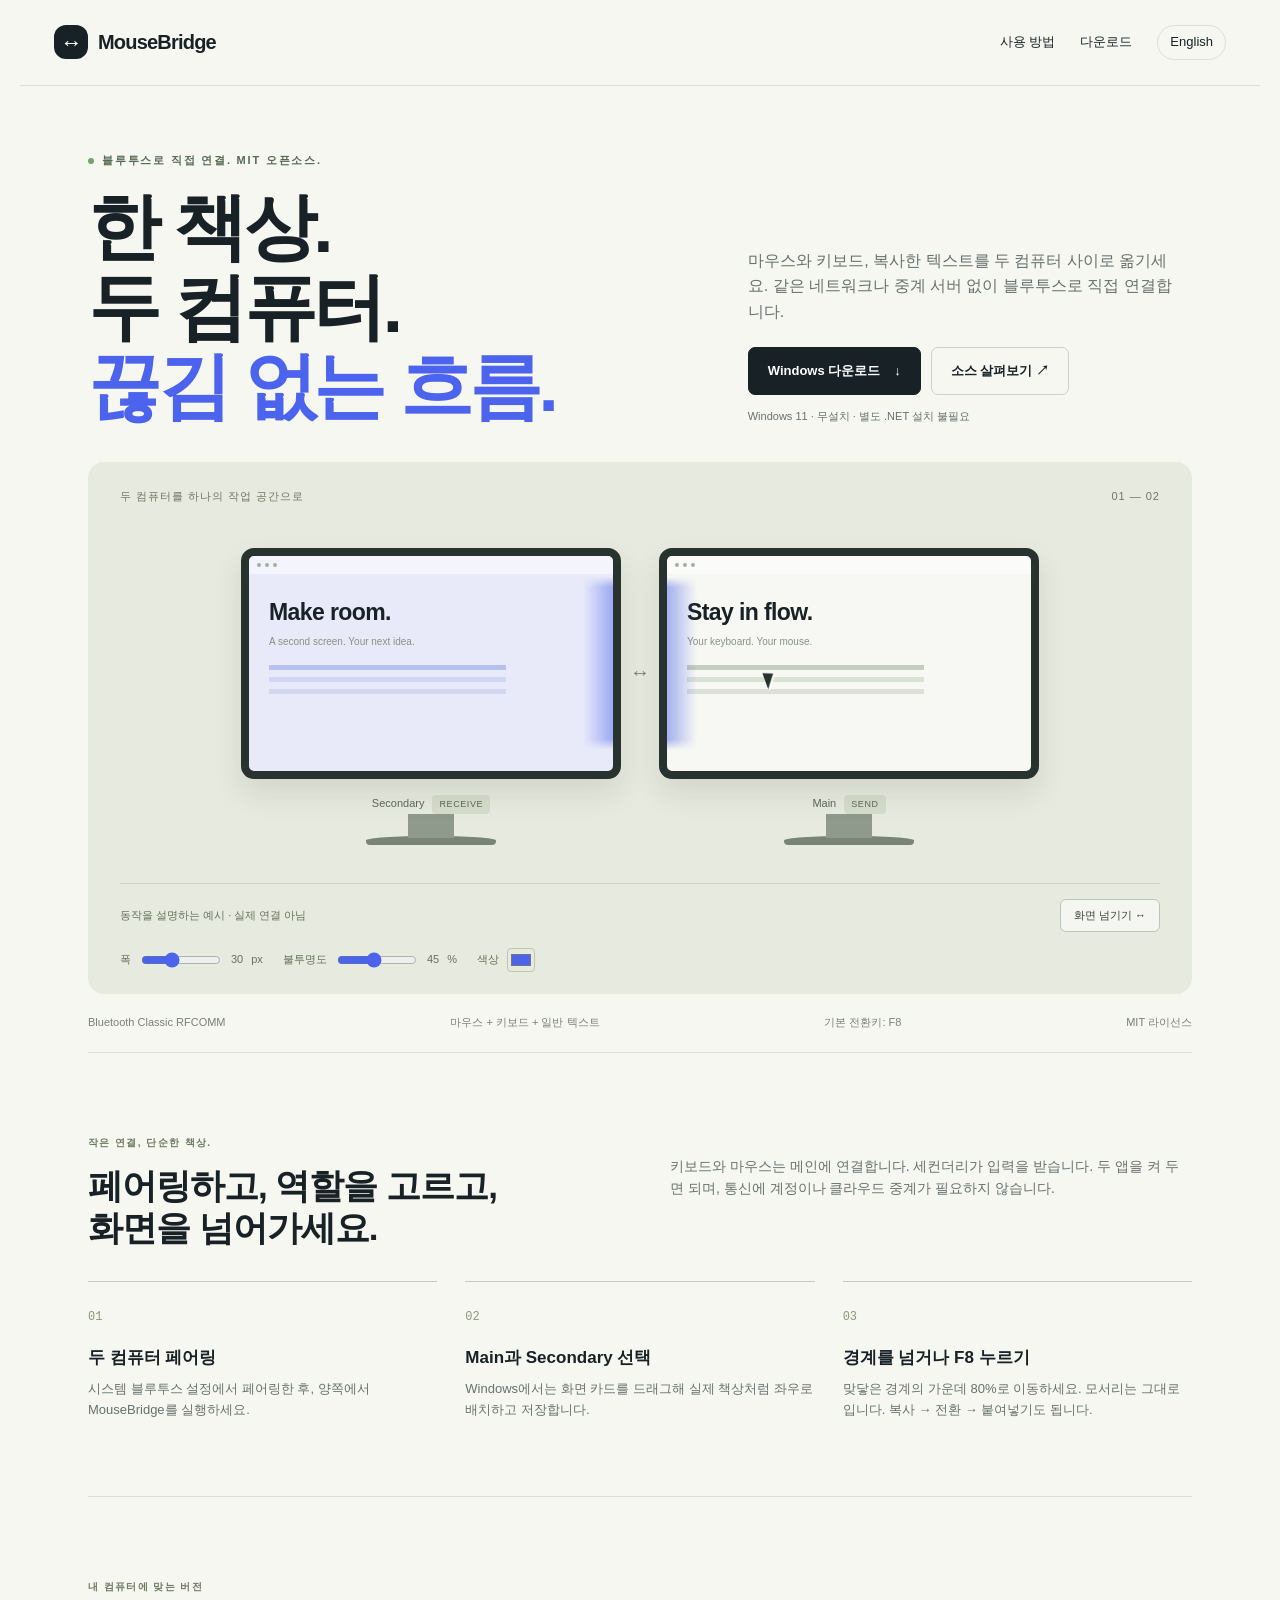
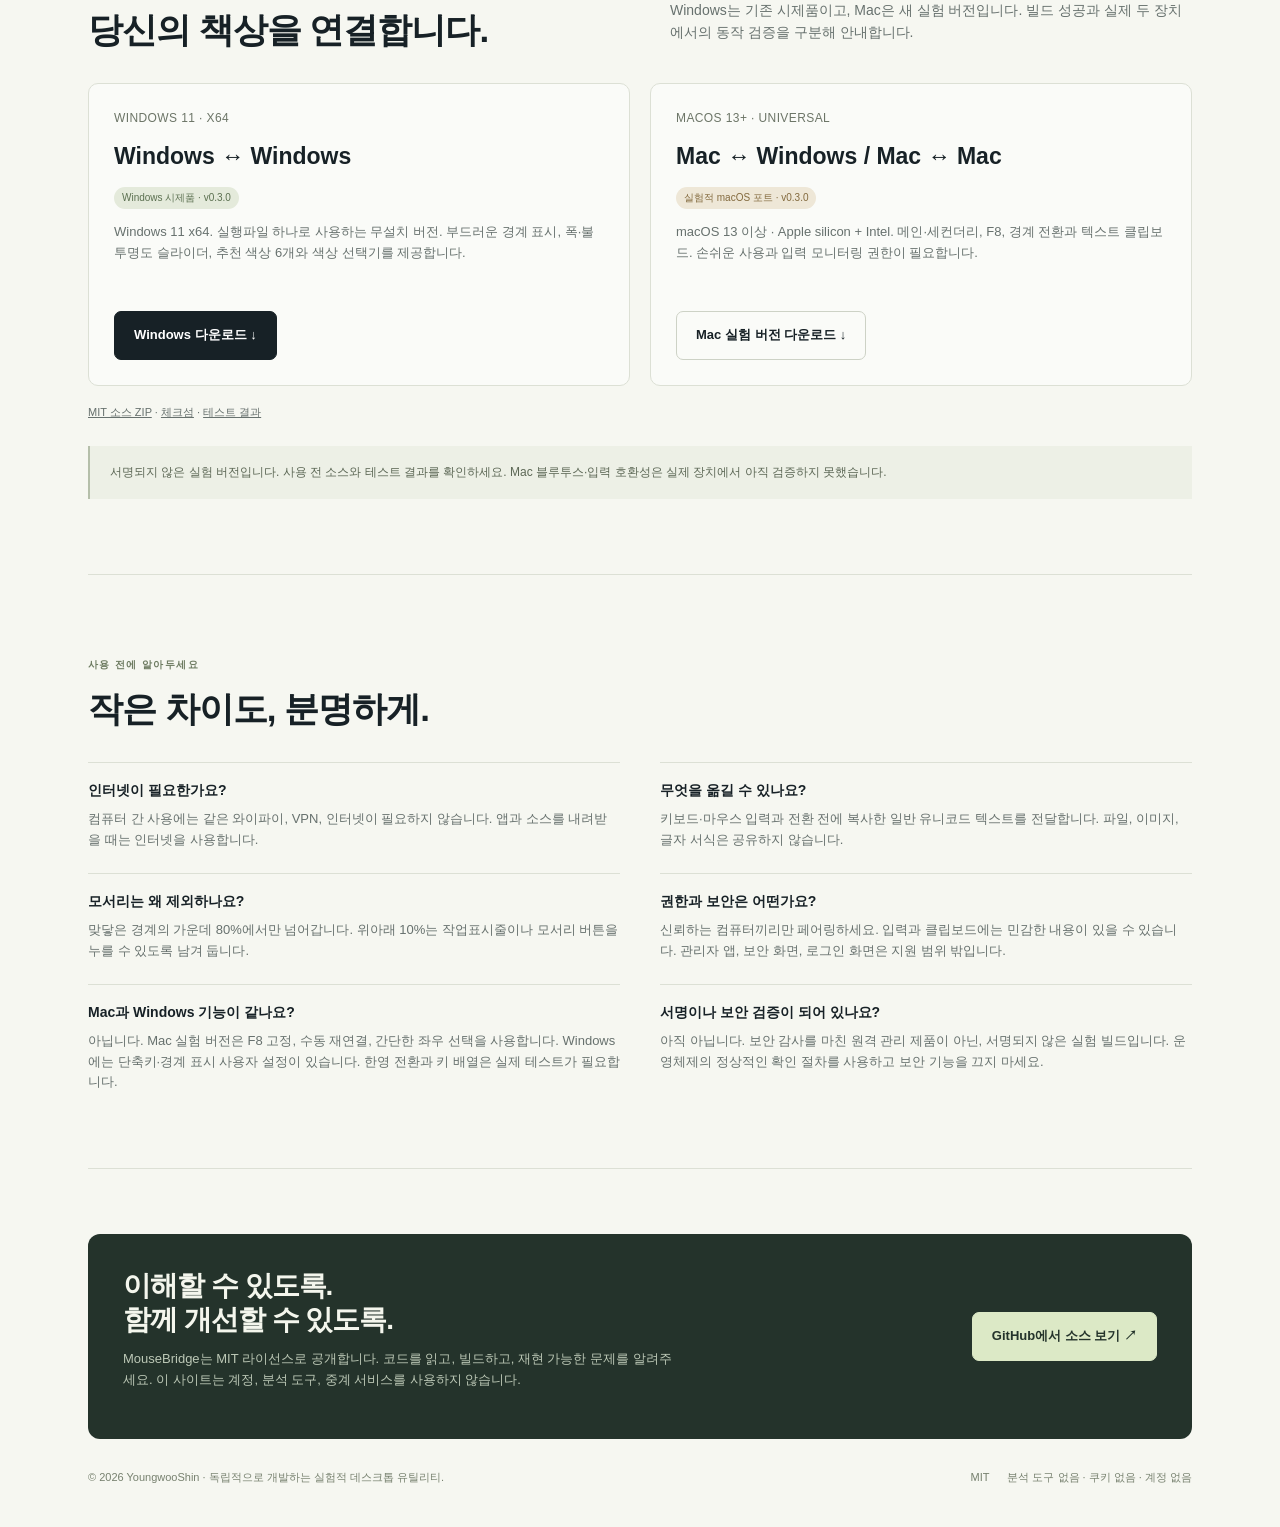
==== docs/ko/index.html @ 79ef6c1f "Publish bilingual download website under docs for GitHub Pages" ====
<!doctype html><html lang="ko"><head><meta charset="utf-8"><meta name="viewport" content="width=device-width,initial-scale=1"><title>MouseBridge — 한 책상, 두 컴퓨터.</title><meta name="description" content="마우스와 키보드, 복사한 텍스트를 두 컴퓨터 사이로 옮기세요. 같은 네트워크나 중계 서버 없이 블루투스로 직접 연결합니다."><meta name="theme-color" content="#f6f7f1"><link rel="stylesheet" href="../style.css"><link rel="alternate" hreflang="en" href="../"/><link rel="alternate" hreflang="ko" href="../ko/"/></head><body>
<header><a class="brand" href="../index.html"><span class="mark">↔</span>MouseBridge</a><nav><a class="nav-extra" href="#how">사용 방법</a><a href="#downloads">다운로드</a><a class="language" href="../" lang="en">English</a></nav></header>
<main class="wrap"><div class="hero"><div class="eyebrow"><span class="dot"></span>블루투스로 직접 연결. MIT 오픈소스.</div><div class="intro"><h1>한 책상.<br>두 컴퓨터.<br><em>끊김 없는 흐름.</em></h1><div class="lead"><p>마우스와 키보드, 복사한 텍스트를 두 컴퓨터 사이로 옮기세요. 같은 네트워크나 중계 서버 없이 블루투스로 직접 연결합니다.</p><div class="actions"><a class="button" href="../downloads/MouseBridge-Portable-win-x64-v0.3.0.zip">Windows 다운로드 <span>↓</span></a><a class="button secondary" href="#opensource">소스 살펴보기 ↗</a></div><p class="subnote">Windows 11 · 무설치 · 별도 .NET 설치 불필요</p></div></div>
<div class="desk"><div class="desk-top"><span>두 컴퓨터를 하나의 작업 공간으로</span><span>01 — 02</span></div><div class="desk-scene"><div class="monitor secondary-screen"><div class="bezel"><div class="mini-top"><i></i><i></i><i></i></div><div class="mini-content"><b>Make room.</b><p>A second screen. Your next idea.</p><div class="mini-bars"></div></div><div class="edge"></div></div><div class="screen-label">Secondary <span>RECEIVE</span></div></div><span class="cross-arrow" aria-hidden="true">↔</span><div class="monitor"><div class="bezel"><div class="mini-top"><i></i><i></i><i></i></div><div class="mini-content"><b>Stay in flow.</b><p>Your keyboard. Your mouse.</p><div class="mini-bars"></div></div><div class="edge"></div></div><div class="screen-label">Main <span>SEND</span></div></div><span class="cursor" aria-hidden="true"></span></div><div class="desk-footer"><span>동작을 설명하는 예시 · 실제 연결 아님</span><button class="demo-button" id="demo-cross" aria-pressed="false">화면 넘기기 ↔</button></div><div class="tuning"><label>폭 <input id="demo-width" type="range" min="8" max="70" value="30"><output id="width-value">30</output>px</label><label>불투명도 <input id="demo-opacity" type="range" min="0" max="100" value="45"><output id="opacity-value">45</output>%</label><label>색상 <input id="demo-color" type="color" value="#4b63ed"></label></div></div>
<div class="spec-line"><span>Bluetooth Classic RFCOMM</span><span>마우스 + 키보드 + 일반 텍스트</span><span>기본 전환키: F8</span><span>MIT 라이선스</span></div></div>
<section id="how"><div class="section-head"><div><span class="kicker">작은 연결, 단순한 책상.</span><h2>페어링하고, 역할을 고르고,<br>화면을 넘어가세요.</h2></div><p>키보드와 마우스는 메인에 연결합니다. 세컨더리가 입력을 받습니다. 두 앱을 켜 두면 되며, 통신에 계정이나 클라우드 중계가 필요하지 않습니다.</p></div><div class="steps"><article class="step"><span class="num">01</span><h3>두 컴퓨터 페어링</h3><p>시스템 블루투스 설정에서 페어링한 후, 양쪽에서 MouseBridge를 실행하세요.</p></article><article class="step"><span class="num">02</span><h3>Main과 Secondary 선택</h3><p>Windows에서는 화면 카드를 드래그해 실제 책상처럼 좌우로 배치하고 저장합니다.</p></article><article class="step"><span class="num">03</span><h3>경계를 넘거나 F8 누르기</h3><p>맞닿은 경계의 가운데 80%로 이동하세요. 모서리는 그대로입니다. 복사 → 전환 → 붙여넣기도 됩니다.</p></article></div></section>
<section id="downloads"><div class="section-head"><div><span class="kicker">내 컴퓨터에 맞는 버전</span><h2>당신의 책상을 연결합니다.</h2></div><p>Windows는 기존 시제품이고, Mac은 새 실험 버전입니다. 빌드 성공과 실제 두 장치에서의 동작 검증을 구분해 안내합니다.</p></div><div class="download-grid"><article class="download"><div class="os">WINDOWS 11 · X64</div><h3>Windows ↔ Windows</h3><span class="pill">Windows 시제품 · v0.3.0</span><p>Windows 11 x64. 실행파일 하나로 사용하는 무설치 버전. 부드러운 경계 표시, 폭·불투명도 슬라이더, 추천 색상 6개와 색상 선택기를 제공합니다.</p><a class="button" href="../downloads/MouseBridge-Portable-win-x64-v0.3.0.zip">Windows 다운로드 ↓</a></article><article class="download"><div class="os">MACOS 13+ · UNIVERSAL</div><h3>Mac ↔ Windows / Mac ↔ Mac</h3><span class="pill experimental">실험적 macOS 포트 · v0.3.0</span><p>macOS 13 이상 · Apple silicon + Intel. 메인·세컨더리, F8, 경계 전환과 텍스트 클립보드. 손쉬운 사용과 입력 모니터링 권한이 필요합니다.</p><a class="button secondary mac-download" href="../downloads/MouseBridge-macOS-universal-v0.3.0.zip">Mac 실험 버전 다운로드 ↓</a></article></div><p id="download-status" role="status" aria-live="polite" class="details"></p><div class="details"><a href="../downloads/MouseBridge-source-v0.3.0.zip">MIT 소스 ZIP</a> · <a href="../downloads/SHA256SUMS.txt">체크섬</a> · <a href="../downloads/TEST-RESULTS.md">테스트 결과</a></div><div class="status-note">서명되지 않은 실험 버전입니다. 사용 전 소스와 테스트 결과를 확인하세요. Mac 블루투스·입력 호환성은 실제 장치에서 아직 검증하지 못했습니다.</div></section>
<section><div class="section-head"><div><span class="kicker">사용 전에 알아두세요</span><h2>작은 차이도, 분명하게.</h2></div></div><div class="faq"><article><h3>인터넷이 필요한가요?</h3><p>컴퓨터 간 사용에는 같은 와이파이, VPN, 인터넷이 필요하지 않습니다. 앱과 소스를 내려받을 때는 인터넷을 사용합니다.</p></article><article><h3>무엇을 옮길 수 있나요?</h3><p>키보드·마우스 입력과 전환 전에 복사한 일반 유니코드 텍스트를 전달합니다. 파일, 이미지, 글자 서식은 공유하지 않습니다.</p></article><article><h3>모서리는 왜 제외하나요?</h3><p>맞닿은 경계의 가운데 80%에서만 넘어갑니다. 위아래 10%는 작업표시줄이나 모서리 버튼을 누를 수 있도록 남겨 둡니다.</p></article><article><h3>권한과 보안은 어떤가요?</h3><p>신뢰하는 컴퓨터끼리만 페어링하세요. 입력과 클립보드에는 민감한 내용이 있을 수 있습니다. 관리자 앱, 보안 화면, 로그인 화면은 지원 범위 밖입니다.</p></article><article><h3>Mac과 Windows 기능이 같나요?</h3><p>아닙니다. Mac 실험 버전은 F8 고정, 수동 재연결, 간단한 좌우 선택을 사용합니다. Windows에는 단축키·경계 표시 사용자 설정이 있습니다. 한영 전환과 키 배열은 실제 테스트가 필요합니다.</p></article><article><h3>서명이나 보안 검증이 되어 있나요?</h3><p>아직 아닙니다. 보안 감사를 마친 원격 관리 제품이 아닌, 서명되지 않은 실험 빌드입니다. 운영체제의 정상적인 확인 절차를 사용하고 보안 기능을 끄지 마세요.</p></article></div></section>
<div class="open-source" id="opensource"><div><h2>이해할 수 있도록.<br>함께 개선할 수 있도록.</h2><p>MouseBridge는 MIT 라이선스로 공개합니다. 코드를 읽고, 빌드하고, 재현 가능한 문제를 알려주세요. 이 사이트는 계정, 분석 도구, 중계 서비스를 사용하지 않습니다.</p></div><a class="button github-link" href="https://github.com/YoungwooShin/mousebridge">GitHub에서 소스 보기 ↗</a></div></main><footer><span>© 2026 YoungwooShin · 독립적으로 개발하는 실험적 데스크톱 유틸리티.</span><div class="footlinks"><a href="../LICENSE.txt">MIT</a><span>분석 도구 없음 · 쿠키 없음 · 계정 없음</span></div></footer><script src="../app.js" defer></script></body></html>
---- docs/style.css ----
:root{--ink:#172126;--muted:#67716e;--paper:#f6f7f1;--blue:#4b63ed;--line:#dce0d5;--glow:#4b63ed;--alpha:.45;--width:30px}*{box-sizing:border-box}html{scroll-behavior:smooth}body{margin:0;background:var(--paper);color:var(--ink);font-family:Inter,Arial,'Apple SD Gothic Neo','Malgun Gothic',sans-serif;line-height:1.6}a{color:inherit;text-decoration:none}button,input{font:inherit}button,a,input{outline-offset:6px}button{cursor:pointer}header{max-width:1240px;margin:auto;padding:25px 34px;display:flex;justify-content:space-between;align-items:center;border-bottom:1px solid var(--line)}.brand{display:flex;align-items:center;font-size:20px;font-weight:750;letter-spacing:-.8px}.mark{background:var(--ink);border-radius:12px;width:34px;height:34px;display:grid;place-items:center;margin-right:10px;color:white;font-size:22px}nav{display:flex;gap:25px;align-items:center;font-size:13px}nav a:hover{color:var(--blue)}.language{border:1px solid var(--line);border-radius:30px;padding:6px 12px}.wrap{max-width:1172px;margin:auto;padding:0 34px}.hero{padding-top:66px}.eyebrow{text-transform:uppercase;font-size:11px;font-weight:750;letter-spacing:1.8px;color:#556b50;display:flex;align-items:center;gap:8px}.dot{width:6px;height:6px;border-radius:50%;background:#73a46a}.intro{display:grid;grid-template-columns:1.35fr 1fr;gap:60px;align-items:end;margin:18px 0 36px}h1{font-size:clamp(44px,5.7vw,76px);line-height:1.09;letter-spacing:-3.5px;font-weight:600;margin:0}h1 em{font-style:normal;color:var(--blue)}.lead p{color:var(--muted);font-size:16px;margin:0 0 22px;max-width:430px}.actions{display:flex;gap:10px;flex-wrap:wrap}.button{border-radius:7px;padding:13px 19px;font-size:13px;font-weight:650;display:inline-flex;gap:14px;align-items:center;background:var(--ink);color:#fff;border:1px solid var(--ink)}.button:hover{background:var(--blue);border-color:var(--blue)}.button.secondary{color:var(--ink);background:transparent;border-color:#cdd2c6}.button.secondary:hover{border-color:var(--blue)}.subnote{font-size:11px!important;margin:13px 0 0!important;color:var(--muted)}.desk{border-radius:16px;background:#e7eade;padding:26px 32px 22px;position:relative;overflow:hidden}.desk-top{display:flex;justify-content:space-between;font-size:11px;letter-spacing:1px;color:#6d7763;text-transform:uppercase}.desk-scene{display:flex;align-items:center;justify-content:center;gap:38px;padding:42px 22px 38px;position:relative}.monitor{width:43%;max-width:380px;position:relative}.bezel{border-radius:13px;border:8px solid #28322e;background:#f7f8f3;aspect-ratio:1.64;position:relative;overflow:hidden;box-shadow:0 14px 30px #29332f1c}.secondary-screen .bezel{background:#e8eafa}.monitor:after{content:'';display:block;width:34%;height:9px;background:#798477;border-radius:50% 50% 4px 4px;margin:22px auto 0}.monitor:before{content:'';position:absolute;background:#8f998c;width:12%;height:24px;bottom:7px;left:44%}.mini-top{height:18px;display:flex;gap:4px;align-items:center;padding:0 8px;background:#ffffff70}.mini-top i{width:4px;height:4px;border-radius:50%;background:#a5af9f}.mini-content{padding:20px}.mini-content b{font-size:clamp(12px,2vw,23px);letter-spacing:-.6px;font-weight:600}.mini-content p{margin:4px 0;font-size:10px;color:#899184}.mini-bars{margin-top:15px;width:73%;height:5px;background:#c5cebd;box-shadow:0 12px #dbe1d7,0 24px #dbe1d7}.secondary-screen .mini-bars{background:#b9c1ef;box-shadow:0 12px #d1d6f1,0 24px #d1d6f1}.edge{position:absolute;left:0;top:10%;height:80%;width:var(--width);background:linear-gradient(90deg,var(--glow),transparent);opacity:var(--alpha);mask-image:linear-gradient(transparent,black 6%,black 94%,transparent);border-left:2px solid var(--glow)}.secondary-screen .edge{right:0;left:auto;transform:rotate(180deg)}.screen-label{display:flex;justify-content:center;gap:8px;font-size:11px;margin-top:16px;color:#5c6856}.screen-label span{background:#d6dccb;padding:2px 7px;border-radius:4px;font-size:9px;letter-spacing:.6px}.cross-arrow{position:absolute;font-size:20px;color:#77836b;left:calc(50% - 10px);top:40%}.cursor{position:absolute;left:62%;top:44%;width:0;height:0;border-left:10px solid #26332a;border-top:4px solid transparent;border-bottom:13px solid transparent;transform:rotate(-20deg);filter:drop-shadow(1px 2px 0 white);transition:left .8s ease,top .8s ease;z-index:2}.desk.moved .cursor{left:31%;top:48%}.desk-footer{display:flex;justify-content:space-between;gap:20px;align-items:center;border-top:1px solid #cdd5c1;padding-top:15px;font-size:11px;color:#65735b}.demo-button{background:#fff9;border:1px solid #bcc7b3;border-radius:6px;padding:7px 13px;font-size:11px;color:#37452e}.tuning{display:flex;gap:20px;flex-wrap:wrap;align-items:center;margin:16px 0 0;font-size:11px;color:#65735b}.tuning label{display:flex;gap:8px;align-items:center}.tuning input[type=range]{width:80px;accent-color:var(--blue)}.tuning input[type=color]{width:28px;height:24px;padding:1px;border:1px solid #bdc8b2;border-radius:4px;background:transparent}.spec-line{padding:20px 0;display:flex;justify-content:space-between;font-size:11px;color:#7a8176;border-bottom:1px solid var(--line)}section{padding:75px 0;border-bottom:1px solid var(--line)}.section-head{display:grid;grid-template-columns:1fr 1fr;gap:60px;align-items:start;margin-bottom:32px}.kicker{color:#6d7b61;font-size:10px;letter-spacing:1.4px;text-transform:uppercase;font-weight:700}h2{font-size:35px;line-height:1.2;letter-spacing:-1px;font-weight:600;margin:12px 0 0}.section-head p{color:var(--muted);font-size:14px;margin:27px 0 0}.steps{display:grid;grid-template-columns:repeat(3,1fr);gap:28px}.step{padding-top:20px;border-top:1px solid #c5ccbd}.num{font-family:monospace;color:#8b987d;font-size:12px}.step h3{font-size:17px;font-weight:600;margin:16px 0 8px}.step p{font-size:13px;color:var(--muted);margin:0}.download-grid{display:grid;grid-template-columns:1fr 1fr;gap:20px}.download{border:1px solid var(--line);border-radius:10px;padding:25px;background:#fff8}.os{font-size:12px;color:#6c7567;letter-spacing:.4px}.download h3{font-size:23px;font-weight:600;margin:9px 0}.pill{display:inline-block;font-size:10px;padding:3px 8px;background:#e4eadb;color:#5b7050;border-radius:20px}.pill.experimental{background:#eee7d7;color:#836a3e}.download p{font-size:13px;color:var(--muted);min-height:66px}.download .button{margin-top:10px}.details{font-size:11px;color:var(--muted);margin:18px 0 0}.details a{text-decoration:underline}.status-note{padding:17px 20px;border-left:2px solid #b5bfaa;margin-top:24px;background:#edf0e6;font-size:12px;color:#5d6856}.faq{display:grid;grid-template-columns:1fr 1fr;gap:22px 40px}.faq article{border-top:1px solid var(--line);padding-top:16px}.faq h3{font-size:14px;font-weight:650;margin:0 0 8px}.faq p{font-size:13px;color:var(--muted);margin:0}.open-source{background:#24332b;color:#f4f6ed;margin-top:65px;border-radius:12px;padding:35px;display:flex;justify-content:space-between;align-items:center;gap:30px}.open-source h2{margin:0;font-size:28px}.open-source p{font-size:13px;color:#bcc8b6;max-width:550px}.open-source .button{white-space:nowrap;background:#dce9c6;color:#24332b;border-color:#dce9c6}footer{max-width:1172px;margin:auto;padding:30px 34px 40px;display:flex;justify-content:space-between;gap:25px;font-size:11px;color:#77816f}.footlinks{display:flex;gap:18px}kbd{background:#edf0e6;border:1px solid #ccd3c3;border-bottom-width:2px;border-radius:4px;padding:1px 5px;color:#4c5b42;font-size:11px}.hidden{display:none!important}@media(max-width:760px){header{padding:20px}nav{gap:14px}.nav-extra{display:none}.wrap{padding:0 20px}.hero{padding-top:40px}.intro,.section-head{grid-template-columns:1fr;gap:20px}h1{letter-spacing:-2px;font-size:49px}.lead p{font-size:14px;max-width:100%}.desk{padding:18px 14px}.desk-scene{gap:18px;padding:35px 0 24px}.bezel{border-width:5px;border-radius:8px}.mini-content{padding:12px 9px}.mini-bars{margin-top:8px;height:3px;box-shadow:0 8px #dbe1d7,0 16px #dbe1d7}.mini-content p{display:none}.desk-top{font-size:9px}.desk-footer{font-size:10px;align-items:start}.tuning{gap:12px}.tuning input[type=range]{width:57px}.spec-line{gap:12px;font-size:9px;flex-wrap:wrap}section{padding:50px 0}.section-head{margin-bottom:25px}.section-head p{margin-top:0}.steps{grid-template-columns:1fr;gap:20px}.step h3{margin-top:6px}.download-grid,.faq{grid-template-columns:1fr}.download p{min-height:auto}.open-source{padding:25px;display:block}.open-source .button{margin-top:12px}footer{padding:25px 20px;flex-wrap:wrap}.screen-label{font-size:10px}.screen-label span{font-size:8px}}
@media(prefers-reduced-motion:reduce){html{scroll-behavior:auto}.cursor{transition:none}}
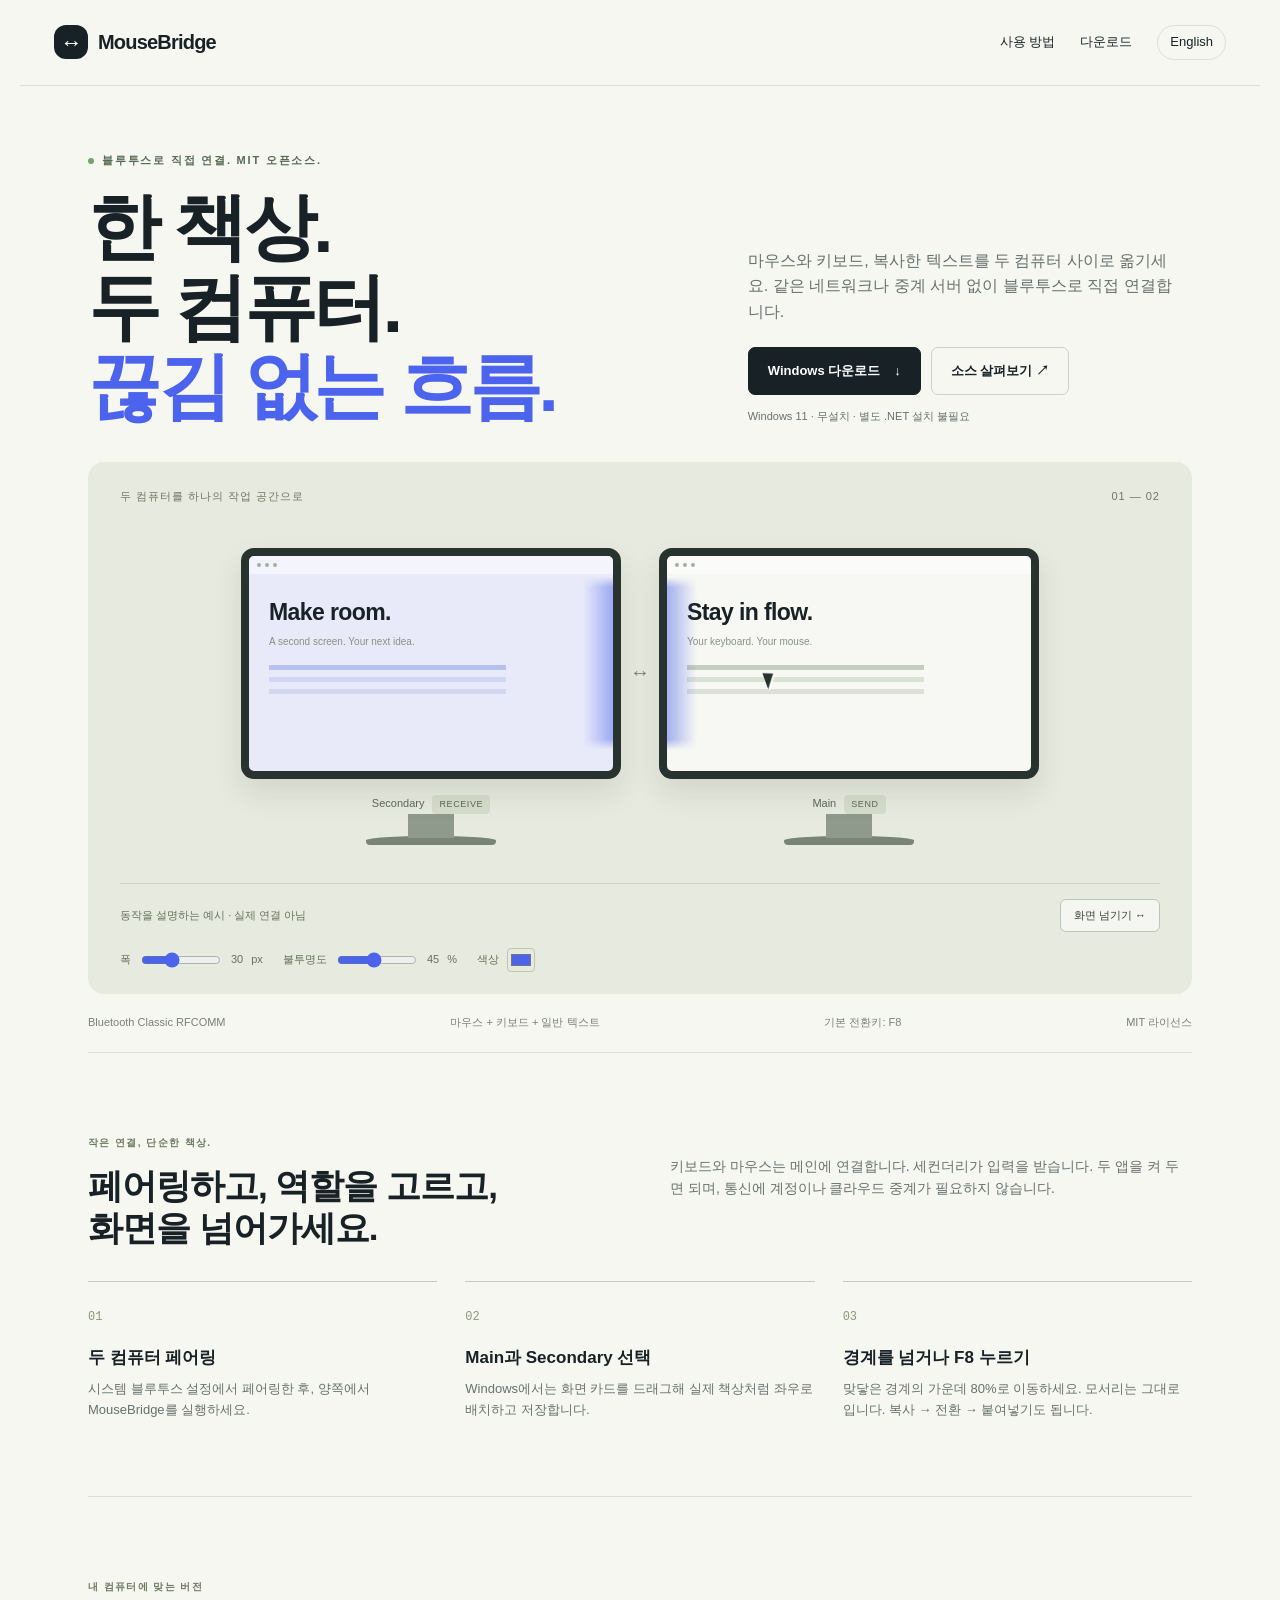
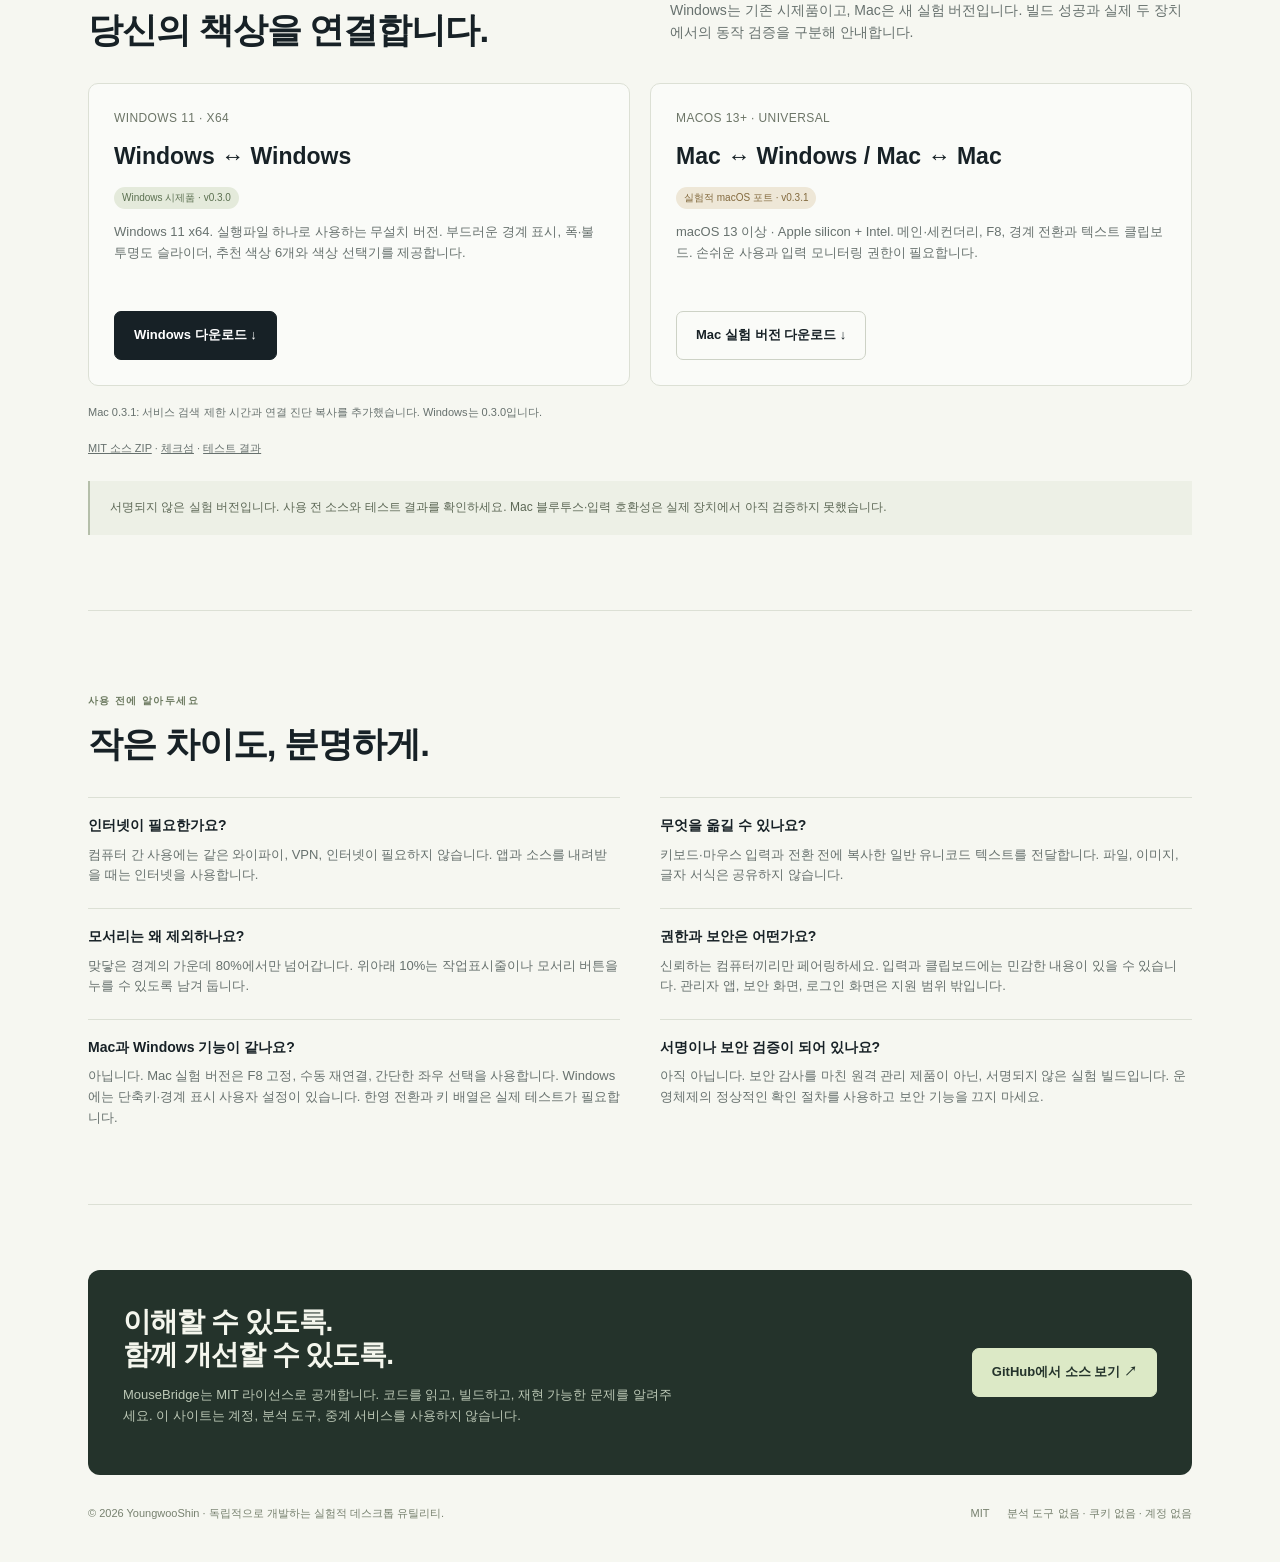
==== commit 9403c783: "Distribute native Mac0.3.1 discovery diagnostic fix and document retest procedure" ====
--- a/docs/ko/index.html
+++ b/docs/ko/index.html
@@ -1,9 +1,9 @@
-<!doctype html><html lang="ko"><head><meta charset="utf-8"><meta name="viewport" content="width=device-width,initial-scale=1"><title>MouseBridge — 한 책상, 두 컴퓨터.</title><meta name="description" content="마우스와 키보드, 복사한 텍스트를 두 컴퓨터 사이로 옮기세요. 같은 네트워크나 중계 서버 없이 블루투스로 직접 연결합니다."><meta name="theme-color" content="#f6f7f1"><link rel="stylesheet" href="../style.css"><link rel="alternate" hreflang="en" href="../"/><link rel="alternate" hreflang="ko" href="../ko/"/></head><body>
+<!doctype html><html lang="ko"><head><meta charset="utf-8"><meta name="viewport" content="width=device-width,initial-scale=1"><title>MouseBridge | 블루투스 키보드·마우스·클립보드 공유</title><meta name="description" content="마우스와 키보드, 복사한 텍스트를 두 컴퓨터 사이로 옮기세요. 같은 네트워크나 중계 서버 없이 블루투스로 직접 연결합니다."><meta name="theme-color" content="#f6f7f1"><link rel="stylesheet" href="../style.css"><link rel="canonical" href="https://youngwooshin.github.io/mousebridge/ko/"><link rel="alternate" hreflang="en" href="https://youngwooshin.github.io/mousebridge/"><link rel="alternate" hreflang="ko" href="https://youngwooshin.github.io/mousebridge/ko/"><link rel="alternate" hreflang="x-default" href="https://youngwooshin.github.io/mousebridge/"><meta property="og:type" content="website"><meta property="og:title" content="MouseBridge | 블루투스 키보드·마우스·클립보드 공유"><meta property="og:url" content="https://youngwooshin.github.io/mousebridge/ko/"><meta property="og:site_name" content="MouseBridge"></head><body>
 <header><a class="brand" href="../index.html"><span class="mark">↔</span>MouseBridge</a><nav><a class="nav-extra" href="#how">사용 방법</a><a href="#downloads">다운로드</a><a class="language" href="../" lang="en">English</a></nav></header>
 <main class="wrap"><div class="hero"><div class="eyebrow"><span class="dot"></span>블루투스로 직접 연결. MIT 오픈소스.</div><div class="intro"><h1>한 책상.<br>두 컴퓨터.<br><em>끊김 없는 흐름.</em></h1><div class="lead"><p>마우스와 키보드, 복사한 텍스트를 두 컴퓨터 사이로 옮기세요. 같은 네트워크나 중계 서버 없이 블루투스로 직접 연결합니다.</p><div class="actions"><a class="button" href="../downloads/MouseBridge-Portable-win-x64-v0.3.0.zip">Windows 다운로드 <span>↓</span></a><a class="button secondary" href="#opensource">소스 살펴보기 ↗</a></div><p class="subnote">Windows 11 · 무설치 · 별도 .NET 설치 불필요</p></div></div>
 <div class="desk"><div class="desk-top"><span>두 컴퓨터를 하나의 작업 공간으로</span><span>01 — 02</span></div><div class="desk-scene"><div class="monitor secondary-screen"><div class="bezel"><div class="mini-top"><i></i><i></i><i></i></div><div class="mini-content"><b>Make room.</b><p>A second screen. Your next idea.</p><div class="mini-bars"></div></div><div class="edge"></div></div><div class="screen-label">Secondary <span>RECEIVE</span></div></div><span class="cross-arrow" aria-hidden="true">↔</span><div class="monitor"><div class="bezel"><div class="mini-top"><i></i><i></i><i></i></div><div class="mini-content"><b>Stay in flow.</b><p>Your keyboard. Your mouse.</p><div class="mini-bars"></div></div><div class="edge"></div></div><div class="screen-label">Main <span>SEND</span></div></div><span class="cursor" aria-hidden="true"></span></div><div class="desk-footer"><span>동작을 설명하는 예시 · 실제 연결 아님</span><button class="demo-button" id="demo-cross" aria-pressed="false">화면 넘기기 ↔</button></div><div class="tuning"><label>폭 <input id="demo-width" type="range" min="8" max="70" value="30"><output id="width-value">30</output>px</label><label>불투명도 <input id="demo-opacity" type="range" min="0" max="100" value="45"><output id="opacity-value">45</output>%</label><label>색상 <input id="demo-color" type="color" value="#4b63ed"></label></div></div>
 <div class="spec-line"><span>Bluetooth Classic RFCOMM</span><span>마우스 + 키보드 + 일반 텍스트</span><span>기본 전환키: F8</span><span>MIT 라이선스</span></div></div>
 <section id="how"><div class="section-head"><div><span class="kicker">작은 연결, 단순한 책상.</span><h2>페어링하고, 역할을 고르고,<br>화면을 넘어가세요.</h2></div><p>키보드와 마우스는 메인에 연결합니다. 세컨더리가 입력을 받습니다. 두 앱을 켜 두면 되며, 통신에 계정이나 클라우드 중계가 필요하지 않습니다.</p></div><div class="steps"><article class="step"><span class="num">01</span><h3>두 컴퓨터 페어링</h3><p>시스템 블루투스 설정에서 페어링한 후, 양쪽에서 MouseBridge를 실행하세요.</p></article><article class="step"><span class="num">02</span><h3>Main과 Secondary 선택</h3><p>Windows에서는 화면 카드를 드래그해 실제 책상처럼 좌우로 배치하고 저장합니다.</p></article><article class="step"><span class="num">03</span><h3>경계를 넘거나 F8 누르기</h3><p>맞닿은 경계의 가운데 80%로 이동하세요. 모서리는 그대로입니다. 복사 → 전환 → 붙여넣기도 됩니다.</p></article></div></section>
-<section id="downloads"><div class="section-head"><div><span class="kicker">내 컴퓨터에 맞는 버전</span><h2>당신의 책상을 연결합니다.</h2></div><p>Windows는 기존 시제품이고, Mac은 새 실험 버전입니다. 빌드 성공과 실제 두 장치에서의 동작 검증을 구분해 안내합니다.</p></div><div class="download-grid"><article class="download"><div class="os">WINDOWS 11 · X64</div><h3>Windows ↔ Windows</h3><span class="pill">Windows 시제품 · v0.3.0</span><p>Windows 11 x64. 실행파일 하나로 사용하는 무설치 버전. 부드러운 경계 표시, 폭·불투명도 슬라이더, 추천 색상 6개와 색상 선택기를 제공합니다.</p><a class="button" href="../downloads/MouseBridge-Portable-win-x64-v0.3.0.zip">Windows 다운로드 ↓</a></article><article class="download"><div class="os">MACOS 13+ · UNIVERSAL</div><h3>Mac ↔ Windows / Mac ↔ Mac</h3><span class="pill experimental">실험적 macOS 포트 · v0.3.0</span><p>macOS 13 이상 · Apple silicon + Intel. 메인·세컨더리, F8, 경계 전환과 텍스트 클립보드. 손쉬운 사용과 입력 모니터링 권한이 필요합니다.</p><a class="button secondary mac-download" href="../downloads/MouseBridge-macOS-universal-v0.3.0.zip">Mac 실험 버전 다운로드 ↓</a></article></div><p id="download-status" role="status" aria-live="polite" class="details"></p><div class="details"><a href="../downloads/MouseBridge-source-v0.3.0.zip">MIT 소스 ZIP</a> · <a href="../downloads/SHA256SUMS.txt">체크섬</a> · <a href="../downloads/TEST-RESULTS.md">테스트 결과</a></div><div class="status-note">서명되지 않은 실험 버전입니다. 사용 전 소스와 테스트 결과를 확인하세요. Mac 블루투스·입력 호환성은 실제 장치에서 아직 검증하지 못했습니다.</div></section>
+<section id="downloads"><div class="section-head"><div><span class="kicker">내 컴퓨터에 맞는 버전</span><h2>당신의 책상을 연결합니다.</h2></div><p>Windows는 기존 시제품이고, Mac은 새 실험 버전입니다. 빌드 성공과 실제 두 장치에서의 동작 검증을 구분해 안내합니다.</p></div><div class="download-grid"><article class="download"><div class="os">WINDOWS 11 · X64</div><h3>Windows ↔ Windows</h3><span class="pill">Windows 시제품 · v0.3.0</span><p>Windows 11 x64. 실행파일 하나로 사용하는 무설치 버전. 부드러운 경계 표시, 폭·불투명도 슬라이더, 추천 색상 6개와 색상 선택기를 제공합니다.</p><a class="button" href="../downloads/MouseBridge-Portable-win-x64-v0.3.0.zip">Windows 다운로드 ↓</a></article><article class="download"><div class="os">MACOS 13+ · UNIVERSAL</div><h3>Mac ↔ Windows / Mac ↔ Mac</h3><span class="pill experimental">실험적 macOS 포트 · v0.3.1</span><p>macOS 13 이상 · Apple silicon + Intel. 메인·세컨더리, F8, 경계 전환과 텍스트 클립보드. 손쉬운 사용과 입력 모니터링 권한이 필요합니다.</p><a class="button secondary mac-download" href="../downloads/MouseBridge-macOS-universal-v0.3.1.zip">Mac 실험 버전 다운로드 ↓</a></article></div><p id="download-status" role="status" aria-live="polite" class="details"></p><p class="details">Mac 0.3.1: 서비스 검색 제한 시간과 연결 진단 복사를 추가했습니다. Windows는 0.3.0입니다.</p><div class="details"><a href="../downloads/MouseBridge-source-v0.3.1.zip">MIT 소스 ZIP</a> · <a href="../downloads/SHA256SUMS.txt">체크섬</a> · <a href="../downloads/TEST-RESULTS.md">테스트 결과</a></div><div class="status-note">서명되지 않은 실험 버전입니다. 사용 전 소스와 테스트 결과를 확인하세요. Mac 블루투스·입력 호환성은 실제 장치에서 아직 검증하지 못했습니다.</div></section>
 <section><div class="section-head"><div><span class="kicker">사용 전에 알아두세요</span><h2>작은 차이도, 분명하게.</h2></div></div><div class="faq"><article><h3>인터넷이 필요한가요?</h3><p>컴퓨터 간 사용에는 같은 와이파이, VPN, 인터넷이 필요하지 않습니다. 앱과 소스를 내려받을 때는 인터넷을 사용합니다.</p></article><article><h3>무엇을 옮길 수 있나요?</h3><p>키보드·마우스 입력과 전환 전에 복사한 일반 유니코드 텍스트를 전달합니다. 파일, 이미지, 글자 서식은 공유하지 않습니다.</p></article><article><h3>모서리는 왜 제외하나요?</h3><p>맞닿은 경계의 가운데 80%에서만 넘어갑니다. 위아래 10%는 작업표시줄이나 모서리 버튼을 누를 수 있도록 남겨 둡니다.</p></article><article><h3>권한과 보안은 어떤가요?</h3><p>신뢰하는 컴퓨터끼리만 페어링하세요. 입력과 클립보드에는 민감한 내용이 있을 수 있습니다. 관리자 앱, 보안 화면, 로그인 화면은 지원 범위 밖입니다.</p></article><article><h3>Mac과 Windows 기능이 같나요?</h3><p>아닙니다. Mac 실험 버전은 F8 고정, 수동 재연결, 간단한 좌우 선택을 사용합니다. Windows에는 단축키·경계 표시 사용자 설정이 있습니다. 한영 전환과 키 배열은 실제 테스트가 필요합니다.</p></article><article><h3>서명이나 보안 검증이 되어 있나요?</h3><p>아직 아닙니다. 보안 감사를 마친 원격 관리 제품이 아닌, 서명되지 않은 실험 빌드입니다. 운영체제의 정상적인 확인 절차를 사용하고 보안 기능을 끄지 마세요.</p></article></div></section>
 <div class="open-source" id="opensource"><div><h2>이해할 수 있도록.<br>함께 개선할 수 있도록.</h2><p>MouseBridge는 MIT 라이선스로 공개합니다. 코드를 읽고, 빌드하고, 재현 가능한 문제를 알려주세요. 이 사이트는 계정, 분석 도구, 중계 서비스를 사용하지 않습니다.</p></div><a class="button github-link" href="https://github.com/YoungwooShin/mousebridge">GitHub에서 소스 보기 ↗</a></div></main><footer><span>© 2026 YoungwooShin · 독립적으로 개발하는 실험적 데스크톱 유틸리티.</span><div class="footlinks"><a href="../LICENSE.txt">MIT</a><span>분석 도구 없음 · 쿠키 없음 · 계정 없음</span></div></footer><script src="../app.js" defer></script></body></html>
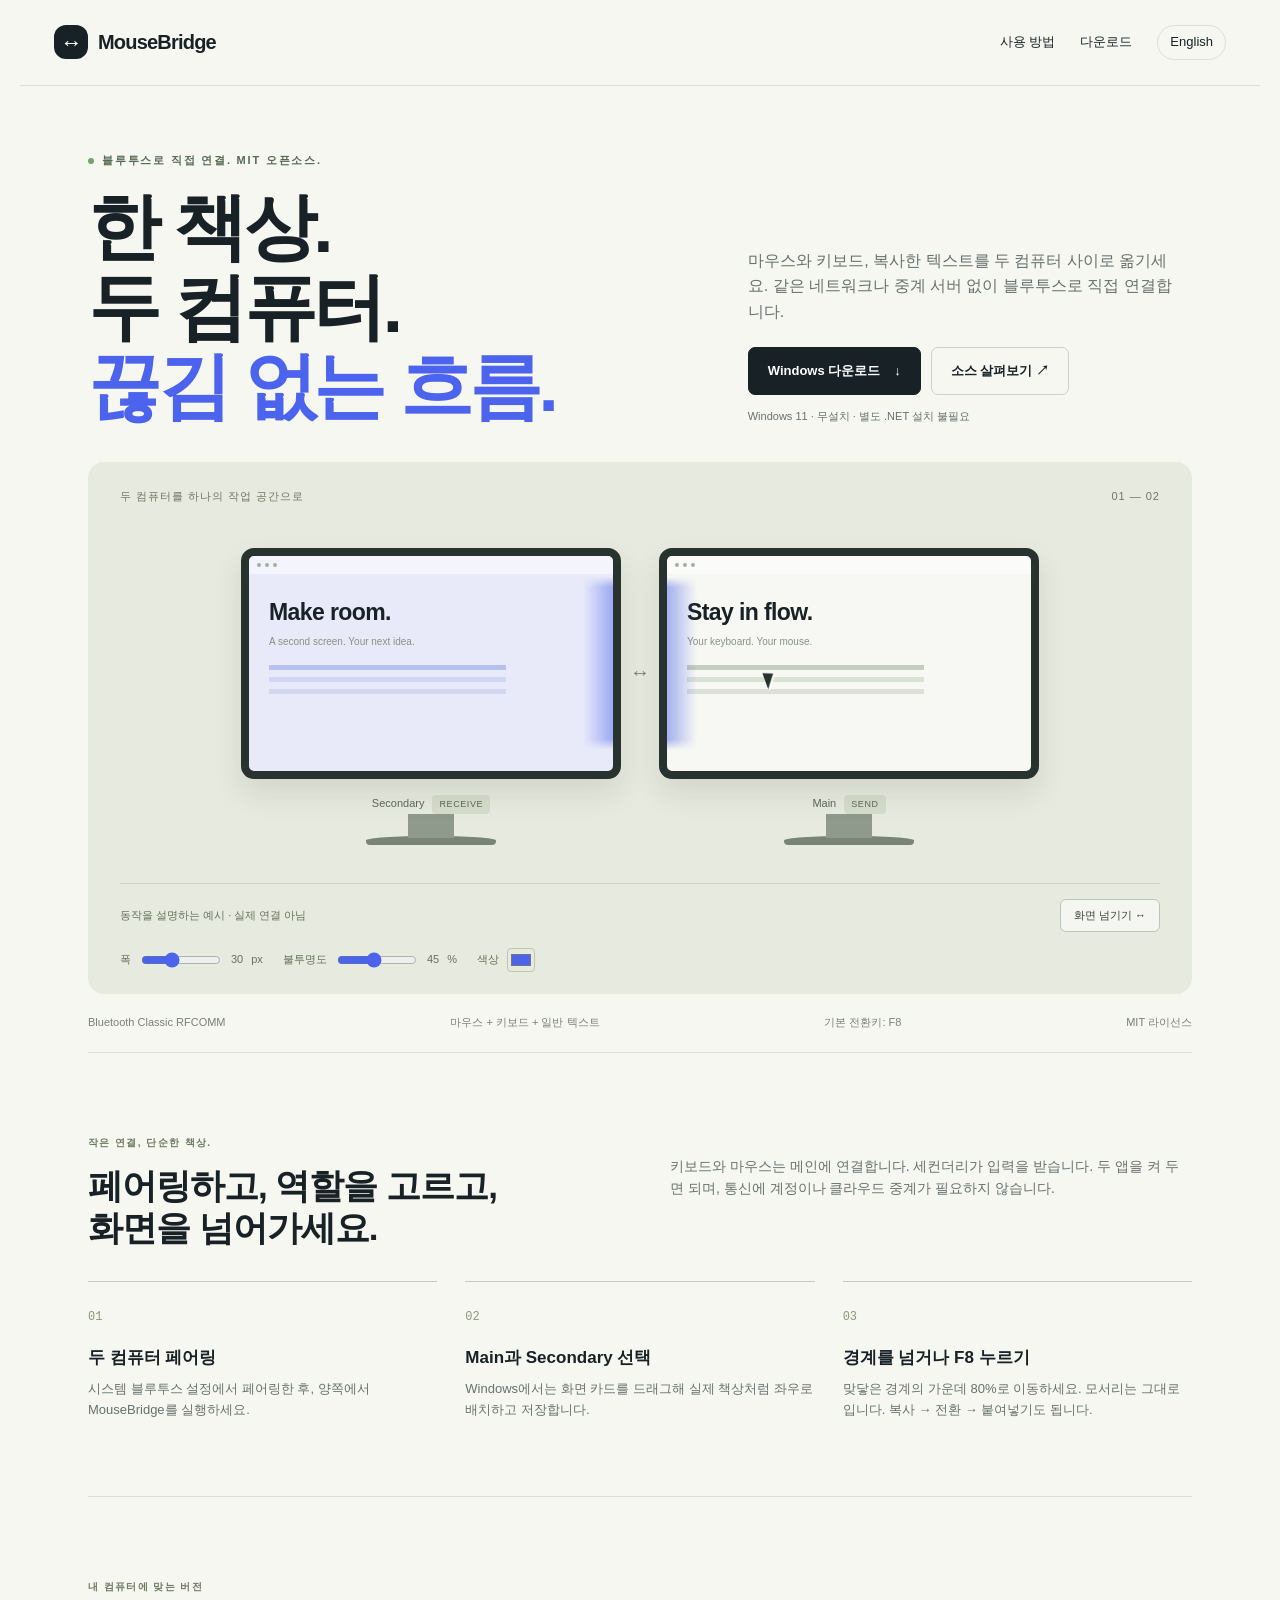
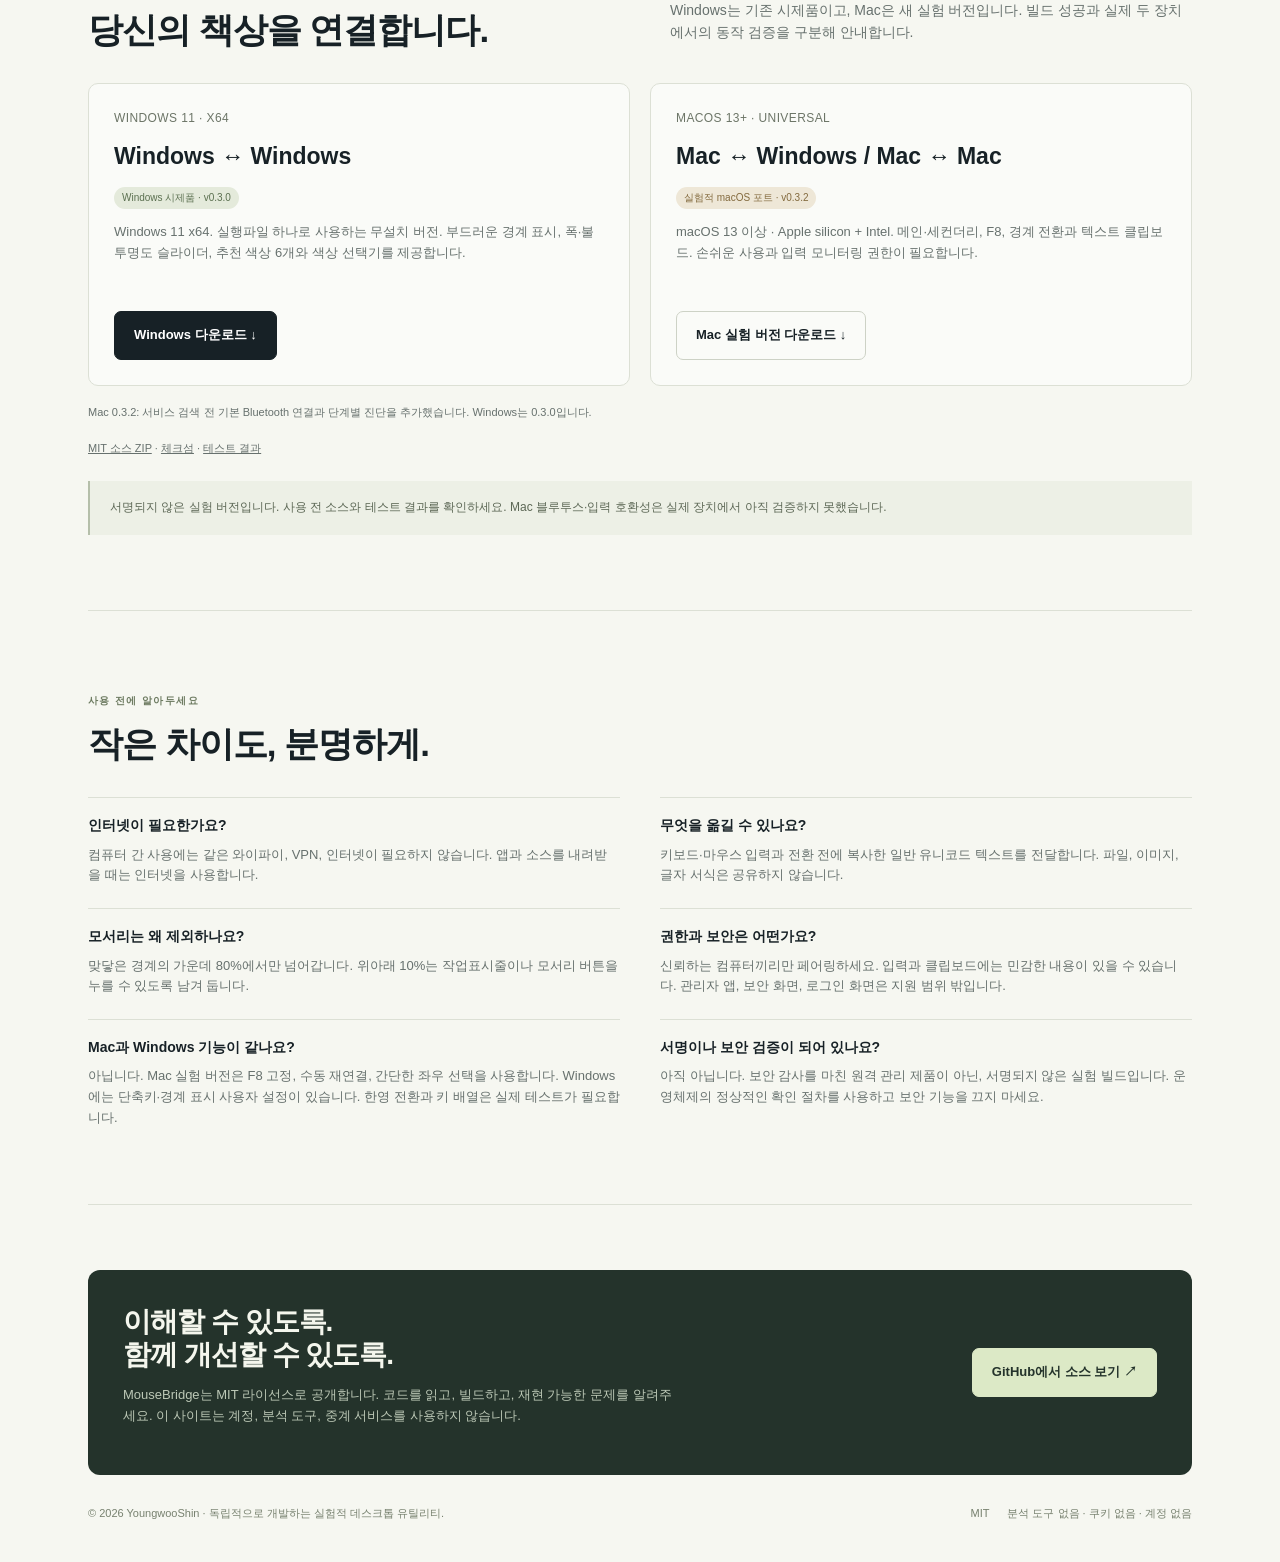
==== commit 8654769a: "Publish Mac0.3.2 baseband-first build and stage-by-stage diagnostic instructions" ====
--- a/docs/ko/index.html
+++ b/docs/ko/index.html
@@ -4,6 +4,6 @@
 <div class="desk"><div class="desk-top"><span>두 컴퓨터를 하나의 작업 공간으로</span><span>01 — 02</span></div><div class="desk-scene"><div class="monitor secondary-screen"><div class="bezel"><div class="mini-top"><i></i><i></i><i></i></div><div class="mini-content"><b>Make room.</b><p>A second screen. Your next idea.</p><div class="mini-bars"></div></div><div class="edge"></div></div><div class="screen-label">Secondary <span>RECEIVE</span></div></div><span class="cross-arrow" aria-hidden="true">↔</span><div class="monitor"><div class="bezel"><div class="mini-top"><i></i><i></i><i></i></div><div class="mini-content"><b>Stay in flow.</b><p>Your keyboard. Your mouse.</p><div class="mini-bars"></div></div><div class="edge"></div></div><div class="screen-label">Main <span>SEND</span></div></div><span class="cursor" aria-hidden="true"></span></div><div class="desk-footer"><span>동작을 설명하는 예시 · 실제 연결 아님</span><button class="demo-button" id="demo-cross" aria-pressed="false">화면 넘기기 ↔</button></div><div class="tuning"><label>폭 <input id="demo-width" type="range" min="8" max="70" value="30"><output id="width-value">30</output>px</label><label>불투명도 <input id="demo-opacity" type="range" min="0" max="100" value="45"><output id="opacity-value">45</output>%</label><label>색상 <input id="demo-color" type="color" value="#4b63ed"></label></div></div>
 <div class="spec-line"><span>Bluetooth Classic RFCOMM</span><span>마우스 + 키보드 + 일반 텍스트</span><span>기본 전환키: F8</span><span>MIT 라이선스</span></div></div>
 <section id="how"><div class="section-head"><div><span class="kicker">작은 연결, 단순한 책상.</span><h2>페어링하고, 역할을 고르고,<br>화면을 넘어가세요.</h2></div><p>키보드와 마우스는 메인에 연결합니다. 세컨더리가 입력을 받습니다. 두 앱을 켜 두면 되며, 통신에 계정이나 클라우드 중계가 필요하지 않습니다.</p></div><div class="steps"><article class="step"><span class="num">01</span><h3>두 컴퓨터 페어링</h3><p>시스템 블루투스 설정에서 페어링한 후, 양쪽에서 MouseBridge를 실행하세요.</p></article><article class="step"><span class="num">02</span><h3>Main과 Secondary 선택</h3><p>Windows에서는 화면 카드를 드래그해 실제 책상처럼 좌우로 배치하고 저장합니다.</p></article><article class="step"><span class="num">03</span><h3>경계를 넘거나 F8 누르기</h3><p>맞닿은 경계의 가운데 80%로 이동하세요. 모서리는 그대로입니다. 복사 → 전환 → 붙여넣기도 됩니다.</p></article></div></section>
-<section id="downloads"><div class="section-head"><div><span class="kicker">내 컴퓨터에 맞는 버전</span><h2>당신의 책상을 연결합니다.</h2></div><p>Windows는 기존 시제품이고, Mac은 새 실험 버전입니다. 빌드 성공과 실제 두 장치에서의 동작 검증을 구분해 안내합니다.</p></div><div class="download-grid"><article class="download"><div class="os">WINDOWS 11 · X64</div><h3>Windows ↔ Windows</h3><span class="pill">Windows 시제품 · v0.3.0</span><p>Windows 11 x64. 실행파일 하나로 사용하는 무설치 버전. 부드러운 경계 표시, 폭·불투명도 슬라이더, 추천 색상 6개와 색상 선택기를 제공합니다.</p><a class="button" href="../downloads/MouseBridge-Portable-win-x64-v0.3.0.zip">Windows 다운로드 ↓</a></article><article class="download"><div class="os">MACOS 13+ · UNIVERSAL</div><h3>Mac ↔ Windows / Mac ↔ Mac</h3><span class="pill experimental">실험적 macOS 포트 · v0.3.1</span><p>macOS 13 이상 · Apple silicon + Intel. 메인·세컨더리, F8, 경계 전환과 텍스트 클립보드. 손쉬운 사용과 입력 모니터링 권한이 필요합니다.</p><a class="button secondary mac-download" href="../downloads/MouseBridge-macOS-universal-v0.3.1.zip">Mac 실험 버전 다운로드 ↓</a></article></div><p id="download-status" role="status" aria-live="polite" class="details"></p><p class="details">Mac 0.3.1: 서비스 검색 제한 시간과 연결 진단 복사를 추가했습니다. Windows는 0.3.0입니다.</p><div class="details"><a href="../downloads/MouseBridge-source-v0.3.1.zip">MIT 소스 ZIP</a> · <a href="../downloads/SHA256SUMS.txt">체크섬</a> · <a href="../downloads/TEST-RESULTS.md">테스트 결과</a></div><div class="status-note">서명되지 않은 실험 버전입니다. 사용 전 소스와 테스트 결과를 확인하세요. Mac 블루투스·입력 호환성은 실제 장치에서 아직 검증하지 못했습니다.</div></section>
+<section id="downloads"><div class="section-head"><div><span class="kicker">내 컴퓨터에 맞는 버전</span><h2>당신의 책상을 연결합니다.</h2></div><p>Windows는 기존 시제품이고, Mac은 새 실험 버전입니다. 빌드 성공과 실제 두 장치에서의 동작 검증을 구분해 안내합니다.</p></div><div class="download-grid"><article class="download"><div class="os">WINDOWS 11 · X64</div><h3>Windows ↔ Windows</h3><span class="pill">Windows 시제품 · v0.3.0</span><p>Windows 11 x64. 실행파일 하나로 사용하는 무설치 버전. 부드러운 경계 표시, 폭·불투명도 슬라이더, 추천 색상 6개와 색상 선택기를 제공합니다.</p><a class="button" href="../downloads/MouseBridge-Portable-win-x64-v0.3.0.zip">Windows 다운로드 ↓</a></article><article class="download"><div class="os">MACOS 13+ · UNIVERSAL</div><h3>Mac ↔ Windows / Mac ↔ Mac</h3><span class="pill experimental">실험적 macOS 포트 · v0.3.2</span><p>macOS 13 이상 · Apple silicon + Intel. 메인·세컨더리, F8, 경계 전환과 텍스트 클립보드. 손쉬운 사용과 입력 모니터링 권한이 필요합니다.</p><a class="button secondary mac-download" href="../downloads/MouseBridge-macOS-universal-v0.3.2.zip">Mac 실험 버전 다운로드 ↓</a></article></div><p id="download-status" role="status" aria-live="polite" class="details"></p><p class="details">Mac 0.3.2: 서비스 검색 전 기본 Bluetooth 연결과 단계별 진단을 추가했습니다. Windows는 0.3.0입니다.</p><div class="details"><a href="../downloads/MouseBridge-source-v0.3.2.zip">MIT 소스 ZIP</a> · <a href="../downloads/SHA256SUMS.txt">체크섬</a> · <a href="../downloads/TEST-RESULTS.md">테스트 결과</a></div><div class="status-note">서명되지 않은 실험 버전입니다. 사용 전 소스와 테스트 결과를 확인하세요. Mac 블루투스·입력 호환성은 실제 장치에서 아직 검증하지 못했습니다.</div></section>
 <section><div class="section-head"><div><span class="kicker">사용 전에 알아두세요</span><h2>작은 차이도, 분명하게.</h2></div></div><div class="faq"><article><h3>인터넷이 필요한가요?</h3><p>컴퓨터 간 사용에는 같은 와이파이, VPN, 인터넷이 필요하지 않습니다. 앱과 소스를 내려받을 때는 인터넷을 사용합니다.</p></article><article><h3>무엇을 옮길 수 있나요?</h3><p>키보드·마우스 입력과 전환 전에 복사한 일반 유니코드 텍스트를 전달합니다. 파일, 이미지, 글자 서식은 공유하지 않습니다.</p></article><article><h3>모서리는 왜 제외하나요?</h3><p>맞닿은 경계의 가운데 80%에서만 넘어갑니다. 위아래 10%는 작업표시줄이나 모서리 버튼을 누를 수 있도록 남겨 둡니다.</p></article><article><h3>권한과 보안은 어떤가요?</h3><p>신뢰하는 컴퓨터끼리만 페어링하세요. 입력과 클립보드에는 민감한 내용이 있을 수 있습니다. 관리자 앱, 보안 화면, 로그인 화면은 지원 범위 밖입니다.</p></article><article><h3>Mac과 Windows 기능이 같나요?</h3><p>아닙니다. Mac 실험 버전은 F8 고정, 수동 재연결, 간단한 좌우 선택을 사용합니다. Windows에는 단축키·경계 표시 사용자 설정이 있습니다. 한영 전환과 키 배열은 실제 테스트가 필요합니다.</p></article><article><h3>서명이나 보안 검증이 되어 있나요?</h3><p>아직 아닙니다. 보안 감사를 마친 원격 관리 제품이 아닌, 서명되지 않은 실험 빌드입니다. 운영체제의 정상적인 확인 절차를 사용하고 보안 기능을 끄지 마세요.</p></article></div></section>
 <div class="open-source" id="opensource"><div><h2>이해할 수 있도록.<br>함께 개선할 수 있도록.</h2><p>MouseBridge는 MIT 라이선스로 공개합니다. 코드를 읽고, 빌드하고, 재현 가능한 문제를 알려주세요. 이 사이트는 계정, 분석 도구, 중계 서비스를 사용하지 않습니다.</p></div><a class="button github-link" href="https://github.com/YoungwooShin/mousebridge">GitHub에서 소스 보기 ↗</a></div></main><footer><span>© 2026 YoungwooShin · 독립적으로 개발하는 실험적 데스크톱 유틸리티.</span><div class="footlinks"><a href="../LICENSE.txt">MIT</a><span>분석 도구 없음 · 쿠키 없음 · 계정 없음</span></div></footer><script src="../app.js" defer></script></body></html>
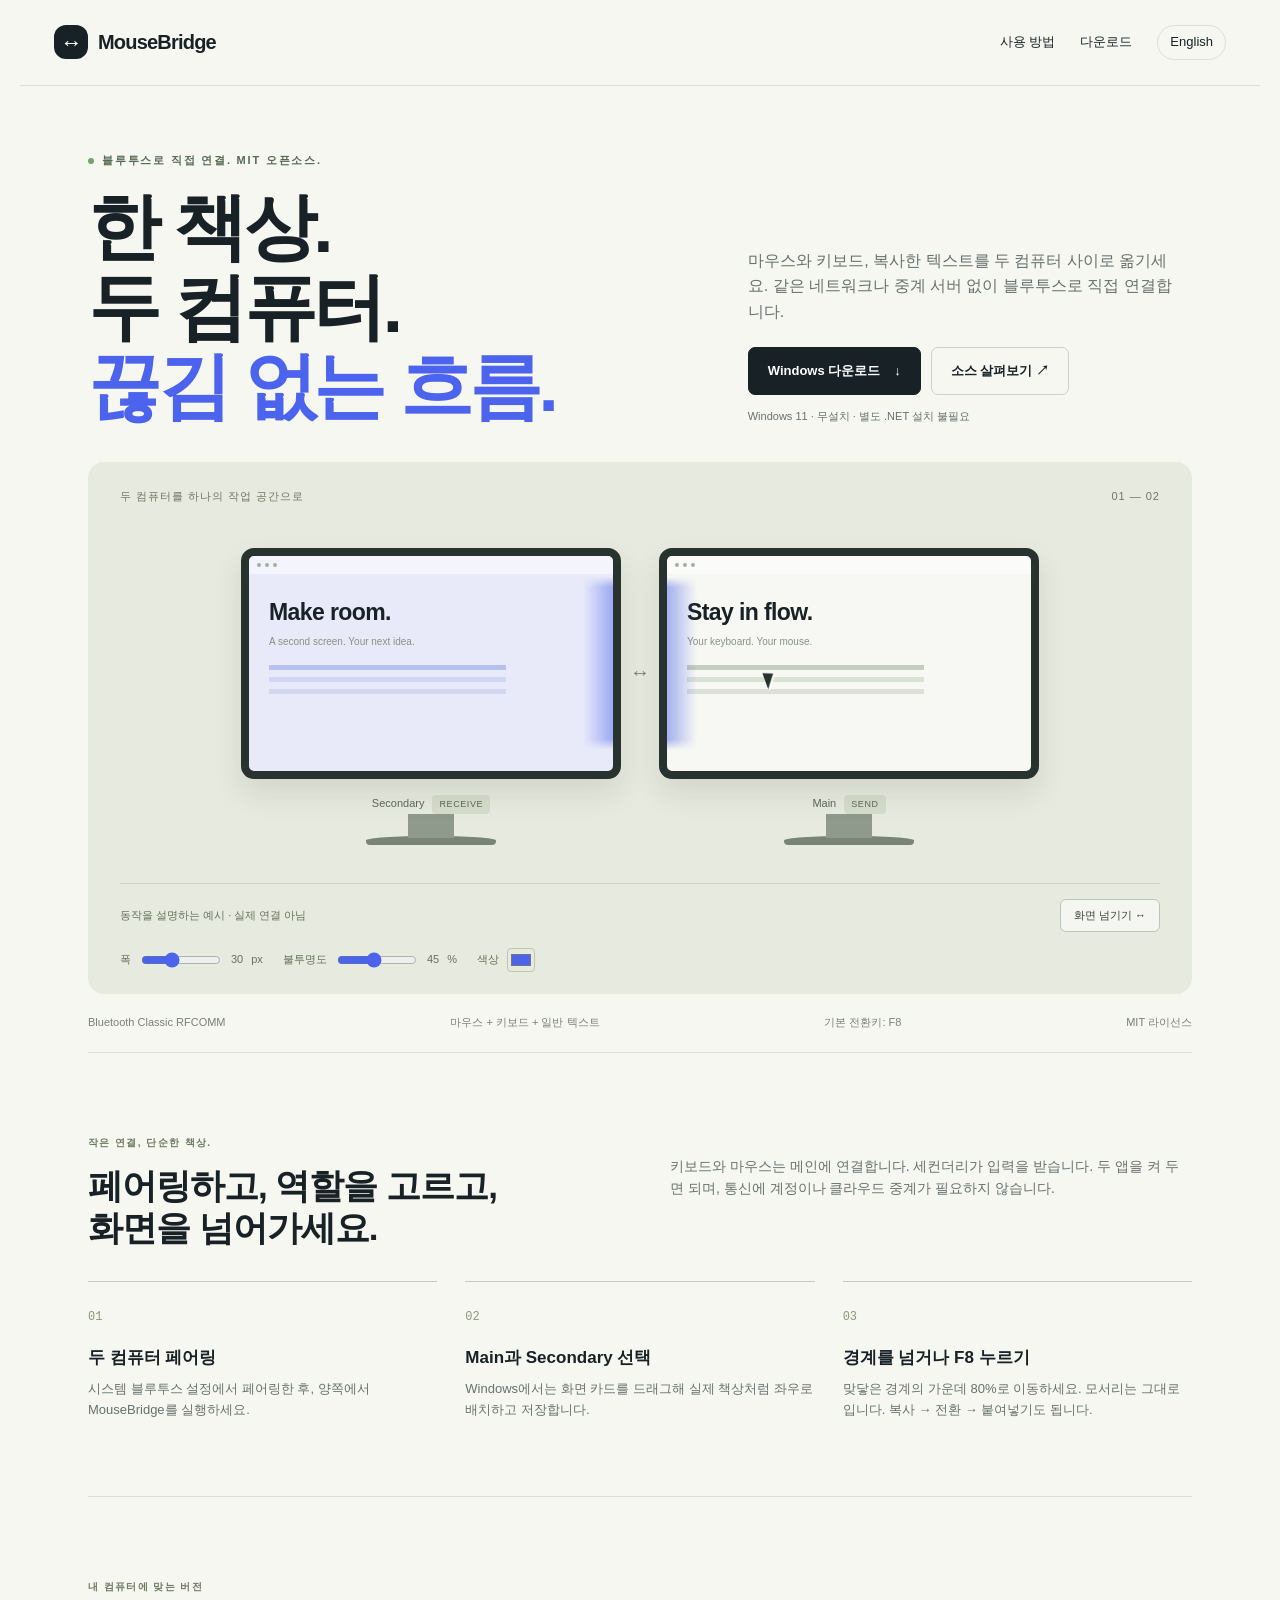
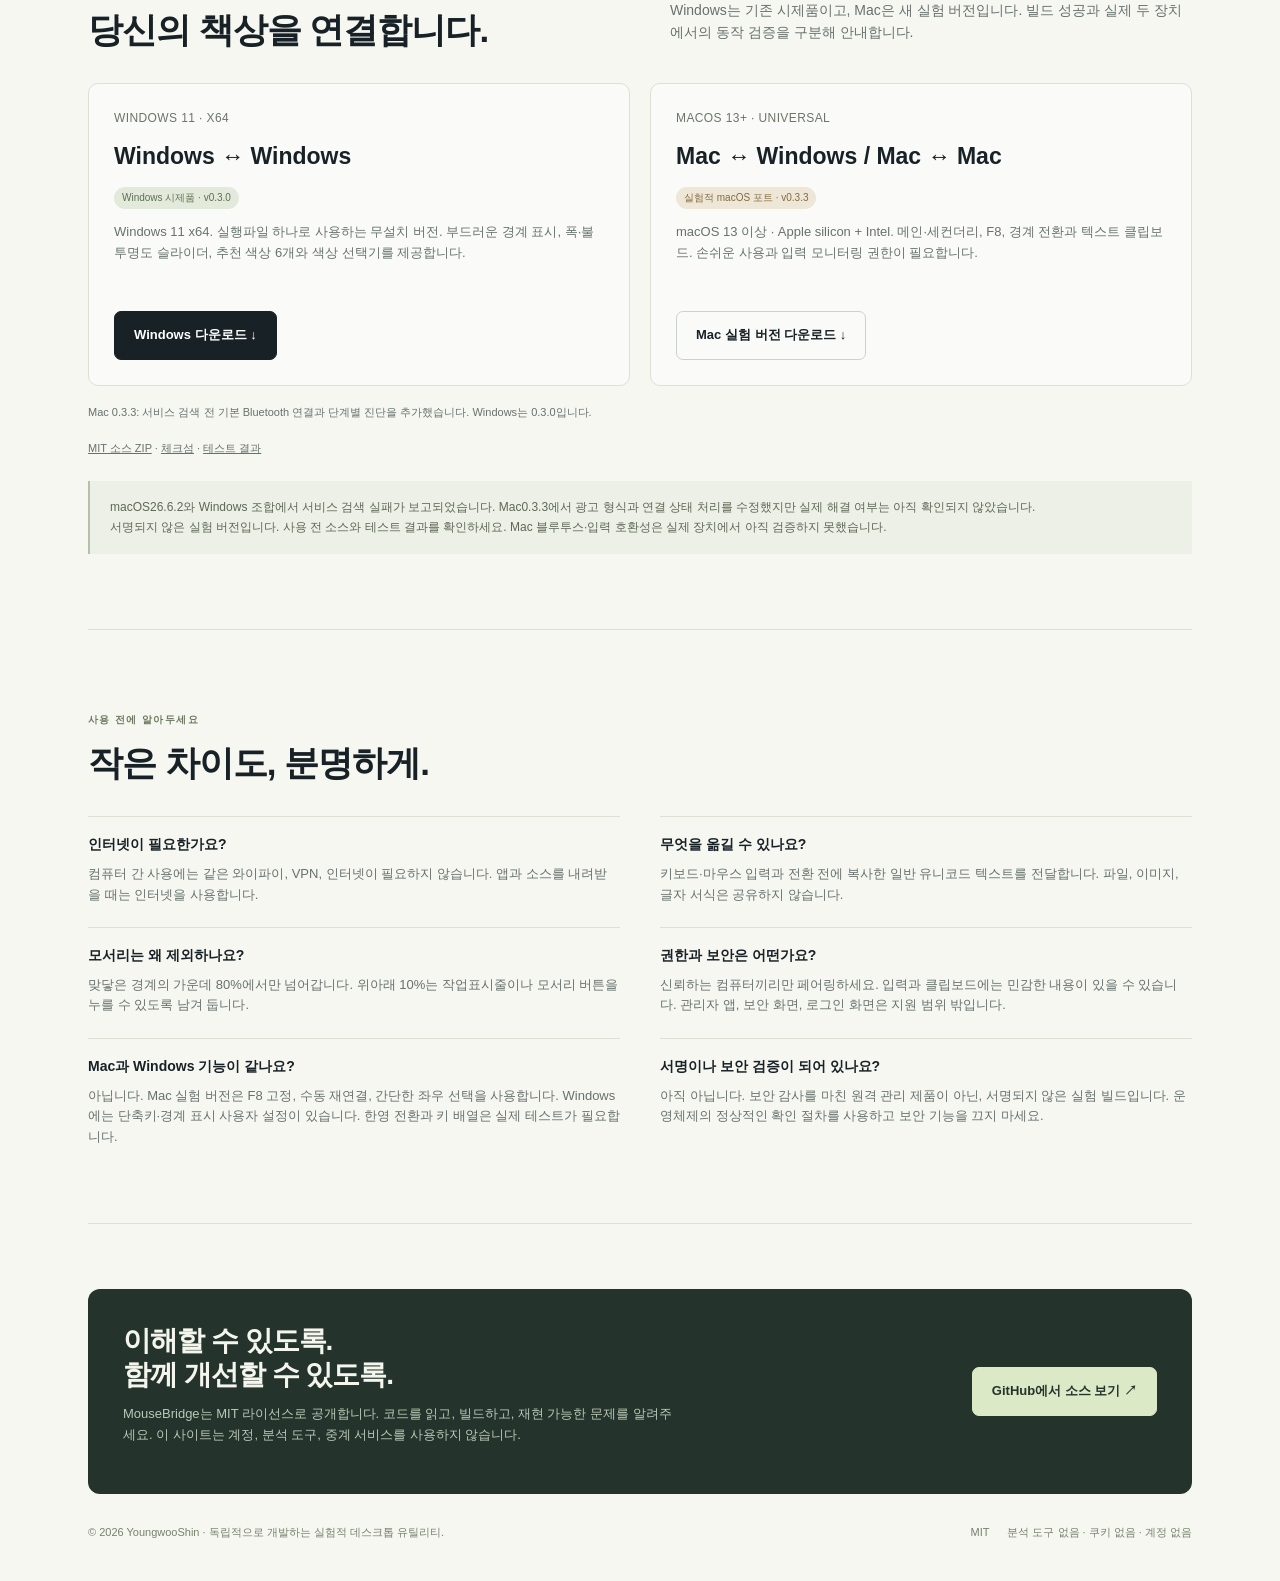
==== commit 9957af25: "Publish Mac0.3.3 SDP correction and fresh-peer interoperability test instructions" ====
--- a/docs/ko/index.html
+++ b/docs/ko/index.html
@@ -4,6 +4,6 @@
 <div class="desk"><div class="desk-top"><span>두 컴퓨터를 하나의 작업 공간으로</span><span>01 — 02</span></div><div class="desk-scene"><div class="monitor secondary-screen"><div class="bezel"><div class="mini-top"><i></i><i></i><i></i></div><div class="mini-content"><b>Make room.</b><p>A second screen. Your next idea.</p><div class="mini-bars"></div></div><div class="edge"></div></div><div class="screen-label">Secondary <span>RECEIVE</span></div></div><span class="cross-arrow" aria-hidden="true">↔</span><div class="monitor"><div class="bezel"><div class="mini-top"><i></i><i></i><i></i></div><div class="mini-content"><b>Stay in flow.</b><p>Your keyboard. Your mouse.</p><div class="mini-bars"></div></div><div class="edge"></div></div><div class="screen-label">Main <span>SEND</span></div></div><span class="cursor" aria-hidden="true"></span></div><div class="desk-footer"><span>동작을 설명하는 예시 · 실제 연결 아님</span><button class="demo-button" id="demo-cross" aria-pressed="false">화면 넘기기 ↔</button></div><div class="tuning"><label>폭 <input id="demo-width" type="range" min="8" max="70" value="30"><output id="width-value">30</output>px</label><label>불투명도 <input id="demo-opacity" type="range" min="0" max="100" value="45"><output id="opacity-value">45</output>%</label><label>색상 <input id="demo-color" type="color" value="#4b63ed"></label></div></div>
 <div class="spec-line"><span>Bluetooth Classic RFCOMM</span><span>마우스 + 키보드 + 일반 텍스트</span><span>기본 전환키: F8</span><span>MIT 라이선스</span></div></div>
 <section id="how"><div class="section-head"><div><span class="kicker">작은 연결, 단순한 책상.</span><h2>페어링하고, 역할을 고르고,<br>화면을 넘어가세요.</h2></div><p>키보드와 마우스는 메인에 연결합니다. 세컨더리가 입력을 받습니다. 두 앱을 켜 두면 되며, 통신에 계정이나 클라우드 중계가 필요하지 않습니다.</p></div><div class="steps"><article class="step"><span class="num">01</span><h3>두 컴퓨터 페어링</h3><p>시스템 블루투스 설정에서 페어링한 후, 양쪽에서 MouseBridge를 실행하세요.</p></article><article class="step"><span class="num">02</span><h3>Main과 Secondary 선택</h3><p>Windows에서는 화면 카드를 드래그해 실제 책상처럼 좌우로 배치하고 저장합니다.</p></article><article class="step"><span class="num">03</span><h3>경계를 넘거나 F8 누르기</h3><p>맞닿은 경계의 가운데 80%로 이동하세요. 모서리는 그대로입니다. 복사 → 전환 → 붙여넣기도 됩니다.</p></article></div></section>
-<section id="downloads"><div class="section-head"><div><span class="kicker">내 컴퓨터에 맞는 버전</span><h2>당신의 책상을 연결합니다.</h2></div><p>Windows는 기존 시제품이고, Mac은 새 실험 버전입니다. 빌드 성공과 실제 두 장치에서의 동작 검증을 구분해 안내합니다.</p></div><div class="download-grid"><article class="download"><div class="os">WINDOWS 11 · X64</div><h3>Windows ↔ Windows</h3><span class="pill">Windows 시제품 · v0.3.0</span><p>Windows 11 x64. 실행파일 하나로 사용하는 무설치 버전. 부드러운 경계 표시, 폭·불투명도 슬라이더, 추천 색상 6개와 색상 선택기를 제공합니다.</p><a class="button" href="../downloads/MouseBridge-Portable-win-x64-v0.3.0.zip">Windows 다운로드 ↓</a></article><article class="download"><div class="os">MACOS 13+ · UNIVERSAL</div><h3>Mac ↔ Windows / Mac ↔ Mac</h3><span class="pill experimental">실험적 macOS 포트 · v0.3.2</span><p>macOS 13 이상 · Apple silicon + Intel. 메인·세컨더리, F8, 경계 전환과 텍스트 클립보드. 손쉬운 사용과 입력 모니터링 권한이 필요합니다.</p><a class="button secondary mac-download" href="../downloads/MouseBridge-macOS-universal-v0.3.2.zip">Mac 실험 버전 다운로드 ↓</a></article></div><p id="download-status" role="status" aria-live="polite" class="details"></p><p class="details">Mac 0.3.2: 서비스 검색 전 기본 Bluetooth 연결과 단계별 진단을 추가했습니다. Windows는 0.3.0입니다.</p><div class="details"><a href="../downloads/MouseBridge-source-v0.3.2.zip">MIT 소스 ZIP</a> · <a href="../downloads/SHA256SUMS.txt">체크섬</a> · <a href="../downloads/TEST-RESULTS.md">테스트 결과</a></div><div class="status-note">서명되지 않은 실험 버전입니다. 사용 전 소스와 테스트 결과를 확인하세요. Mac 블루투스·입력 호환성은 실제 장치에서 아직 검증하지 못했습니다.</div></section>
+<section id="downloads"><div class="section-head"><div><span class="kicker">내 컴퓨터에 맞는 버전</span><h2>당신의 책상을 연결합니다.</h2></div><p>Windows는 기존 시제품이고, Mac은 새 실험 버전입니다. 빌드 성공과 실제 두 장치에서의 동작 검증을 구분해 안내합니다.</p></div><div class="download-grid"><article class="download"><div class="os">WINDOWS 11 · X64</div><h3>Windows ↔ Windows</h3><span class="pill">Windows 시제품 · v0.3.0</span><p>Windows 11 x64. 실행파일 하나로 사용하는 무설치 버전. 부드러운 경계 표시, 폭·불투명도 슬라이더, 추천 색상 6개와 색상 선택기를 제공합니다.</p><a class="button" href="../downloads/MouseBridge-Portable-win-x64-v0.3.0.zip">Windows 다운로드 ↓</a></article><article class="download"><div class="os">MACOS 13+ · UNIVERSAL</div><h3>Mac ↔ Windows / Mac ↔ Mac</h3><span class="pill experimental">실험적 macOS 포트 · v0.3.3</span><p>macOS 13 이상 · Apple silicon + Intel. 메인·세컨더리, F8, 경계 전환과 텍스트 클립보드. 손쉬운 사용과 입력 모니터링 권한이 필요합니다.</p><a class="button secondary mac-download" href="../downloads/MouseBridge-macOS-universal-v0.3.3.zip">Mac 실험 버전 다운로드 ↓</a></article></div><p id="download-status" role="status" aria-live="polite" class="details"></p><p class="details">Mac 0.3.3: 서비스 검색 전 기본 Bluetooth 연결과 단계별 진단을 추가했습니다. Windows는 0.3.0입니다.</p><div class="details"><a href="../downloads/MouseBridge-source-v0.3.3.zip">MIT 소스 ZIP</a> · <a href="../downloads/SHA256SUMS.txt">체크섬</a> · <a href="../downloads/TEST-RESULTS.md">테스트 결과</a></div><div class="status-note">macOS26.6.2와 Windows 조합에서 서비스 검색 실패가 보고되었습니다. Mac0.3.3에서 광고 형식과 연결 상태 처리를 수정했지만 실제 해결 여부는 아직 확인되지 않았습니다.<br>서명되지 않은 실험 버전입니다. 사용 전 소스와 테스트 결과를 확인하세요. Mac 블루투스·입력 호환성은 실제 장치에서 아직 검증하지 못했습니다.</div></section>
 <section><div class="section-head"><div><span class="kicker">사용 전에 알아두세요</span><h2>작은 차이도, 분명하게.</h2></div></div><div class="faq"><article><h3>인터넷이 필요한가요?</h3><p>컴퓨터 간 사용에는 같은 와이파이, VPN, 인터넷이 필요하지 않습니다. 앱과 소스를 내려받을 때는 인터넷을 사용합니다.</p></article><article><h3>무엇을 옮길 수 있나요?</h3><p>키보드·마우스 입력과 전환 전에 복사한 일반 유니코드 텍스트를 전달합니다. 파일, 이미지, 글자 서식은 공유하지 않습니다.</p></article><article><h3>모서리는 왜 제외하나요?</h3><p>맞닿은 경계의 가운데 80%에서만 넘어갑니다. 위아래 10%는 작업표시줄이나 모서리 버튼을 누를 수 있도록 남겨 둡니다.</p></article><article><h3>권한과 보안은 어떤가요?</h3><p>신뢰하는 컴퓨터끼리만 페어링하세요. 입력과 클립보드에는 민감한 내용이 있을 수 있습니다. 관리자 앱, 보안 화면, 로그인 화면은 지원 범위 밖입니다.</p></article><article><h3>Mac과 Windows 기능이 같나요?</h3><p>아닙니다. Mac 실험 버전은 F8 고정, 수동 재연결, 간단한 좌우 선택을 사용합니다. Windows에는 단축키·경계 표시 사용자 설정이 있습니다. 한영 전환과 키 배열은 실제 테스트가 필요합니다.</p></article><article><h3>서명이나 보안 검증이 되어 있나요?</h3><p>아직 아닙니다. 보안 감사를 마친 원격 관리 제품이 아닌, 서명되지 않은 실험 빌드입니다. 운영체제의 정상적인 확인 절차를 사용하고 보안 기능을 끄지 마세요.</p></article></div></section>
 <div class="open-source" id="opensource"><div><h2>이해할 수 있도록.<br>함께 개선할 수 있도록.</h2><p>MouseBridge는 MIT 라이선스로 공개합니다. 코드를 읽고, 빌드하고, 재현 가능한 문제를 알려주세요. 이 사이트는 계정, 분석 도구, 중계 서비스를 사용하지 않습니다.</p></div><a class="button github-link" href="https://github.com/YoungwooShin/mousebridge">GitHub에서 소스 보기 ↗</a></div></main><footer><span>© 2026 YoungwooShin · 독립적으로 개발하는 실험적 데스크톱 유틸리티.</span><div class="footlinks"><a href="../LICENSE.txt">MIT</a><span>분석 도구 없음 · 쿠키 없음 · 계정 없음</span></div></footer><script src="../app.js" defer></script></body></html>
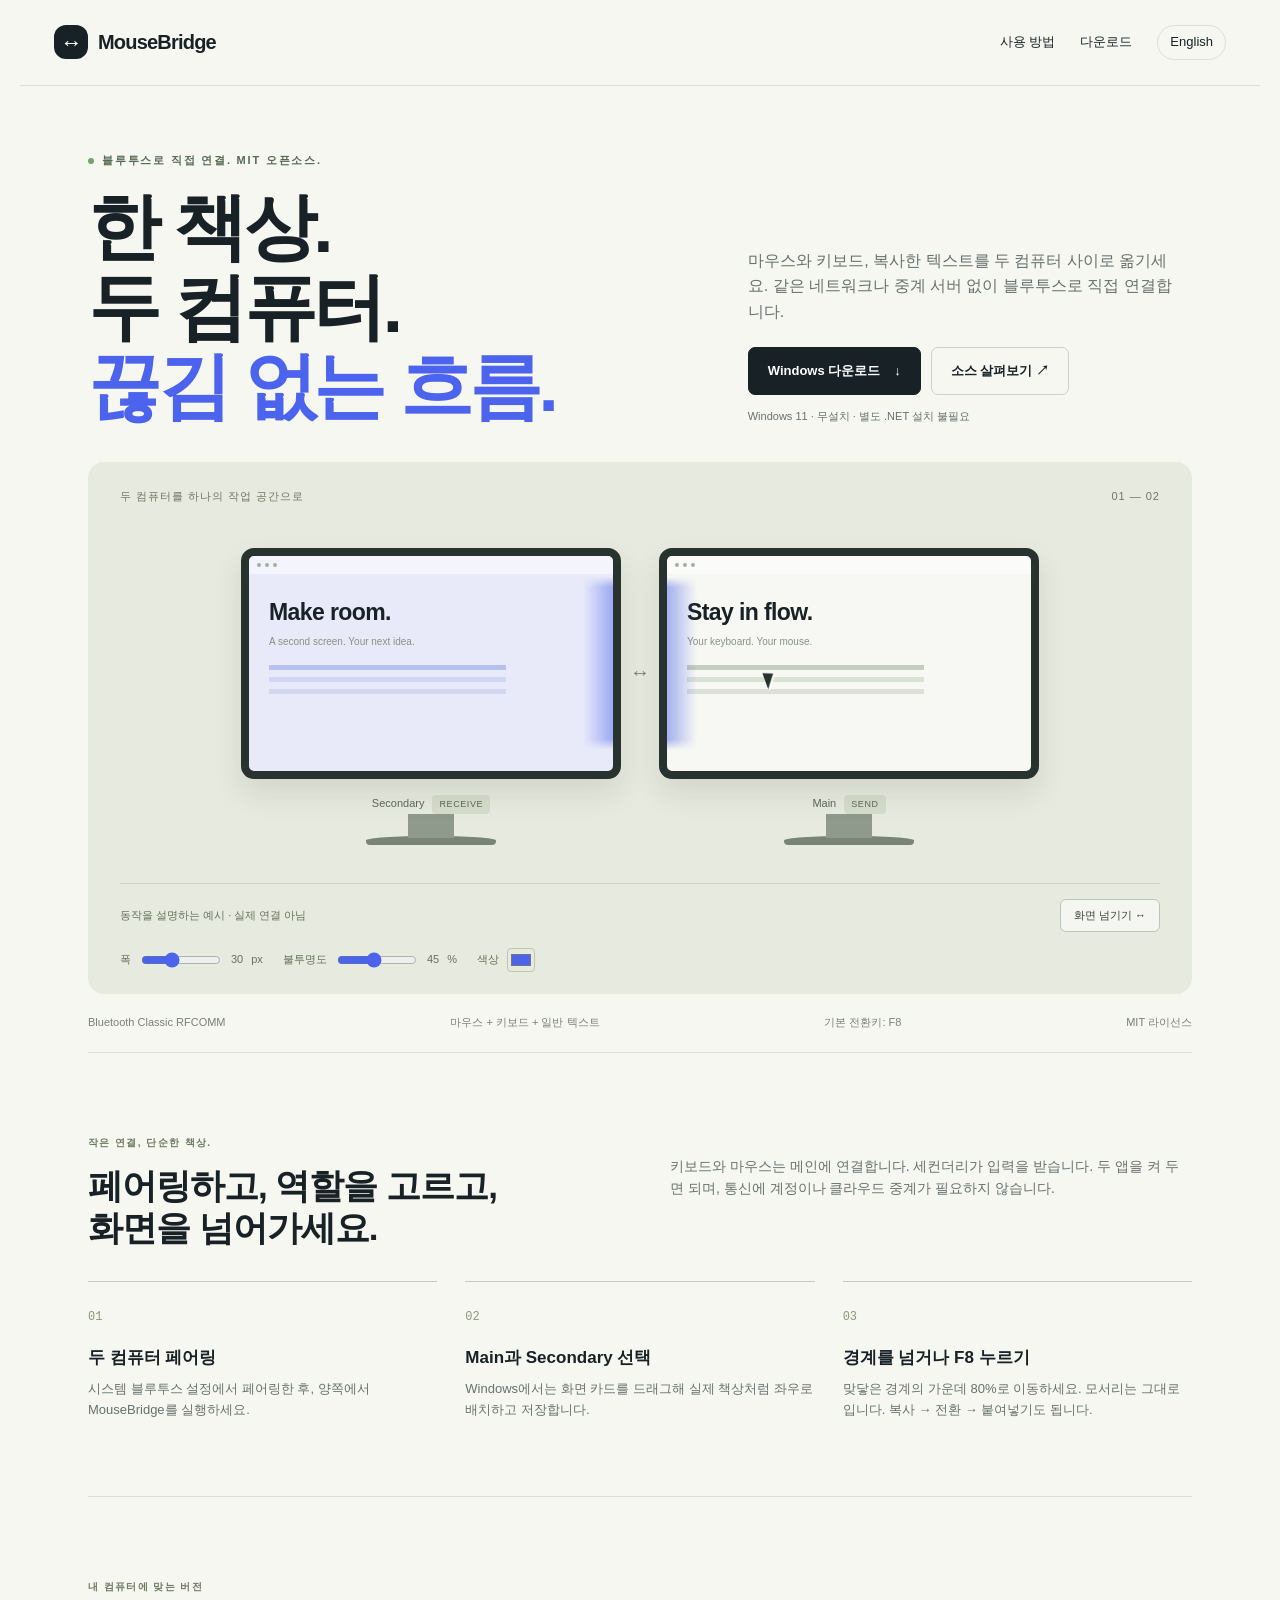
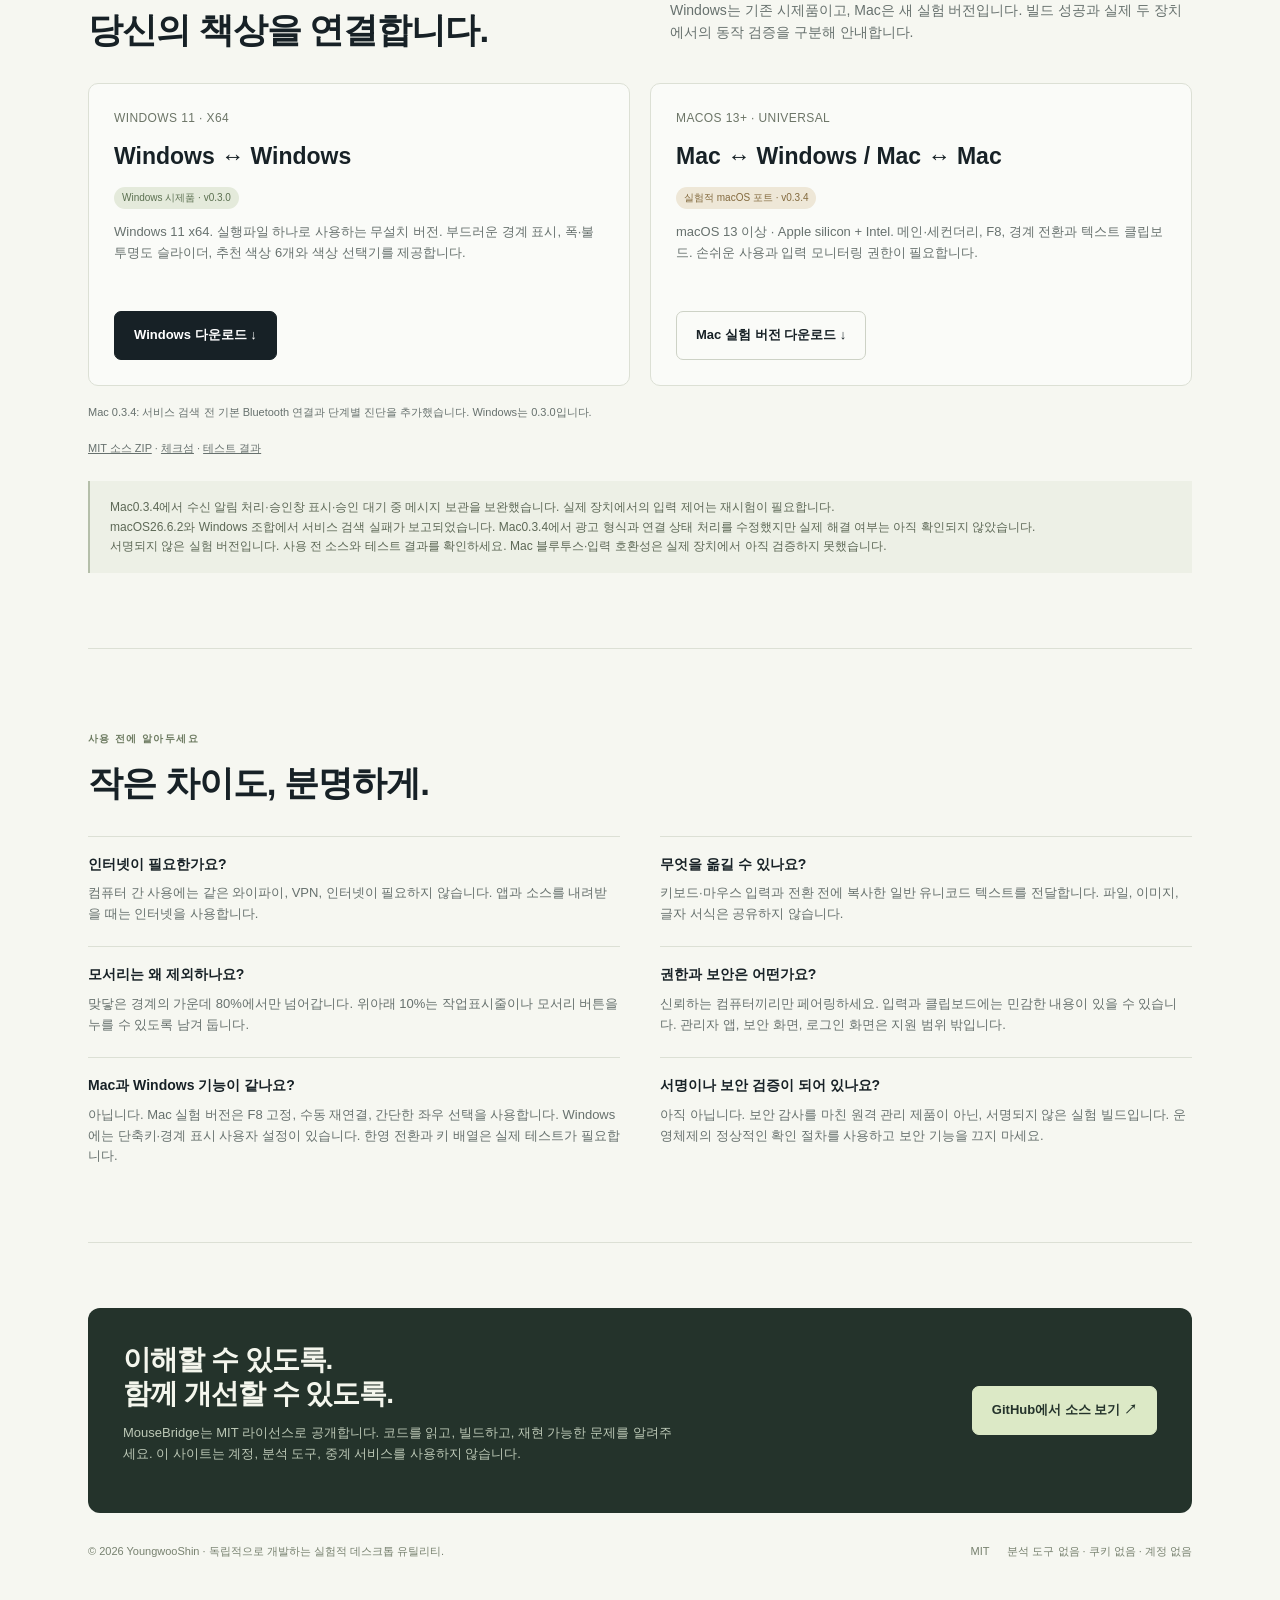
==== commit 657f0ff2: "Publish verified Mac0.3.4 incoming-notification and approval-handoff update" ====
--- a/docs/ko/index.html
+++ b/docs/ko/index.html
@@ -4,6 +4,6 @@
 <div class="desk"><div class="desk-top"><span>두 컴퓨터를 하나의 작업 공간으로</span><span>01 — 02</span></div><div class="desk-scene"><div class="monitor secondary-screen"><div class="bezel"><div class="mini-top"><i></i><i></i><i></i></div><div class="mini-content"><b>Make room.</b><p>A second screen. Your next idea.</p><div class="mini-bars"></div></div><div class="edge"></div></div><div class="screen-label">Secondary <span>RECEIVE</span></div></div><span class="cross-arrow" aria-hidden="true">↔</span><div class="monitor"><div class="bezel"><div class="mini-top"><i></i><i></i><i></i></div><div class="mini-content"><b>Stay in flow.</b><p>Your keyboard. Your mouse.</p><div class="mini-bars"></div></div><div class="edge"></div></div><div class="screen-label">Main <span>SEND</span></div></div><span class="cursor" aria-hidden="true"></span></div><div class="desk-footer"><span>동작을 설명하는 예시 · 실제 연결 아님</span><button class="demo-button" id="demo-cross" aria-pressed="false">화면 넘기기 ↔</button></div><div class="tuning"><label>폭 <input id="demo-width" type="range" min="8" max="70" value="30"><output id="width-value">30</output>px</label><label>불투명도 <input id="demo-opacity" type="range" min="0" max="100" value="45"><output id="opacity-value">45</output>%</label><label>색상 <input id="demo-color" type="color" value="#4b63ed"></label></div></div>
 <div class="spec-line"><span>Bluetooth Classic RFCOMM</span><span>마우스 + 키보드 + 일반 텍스트</span><span>기본 전환키: F8</span><span>MIT 라이선스</span></div></div>
 <section id="how"><div class="section-head"><div><span class="kicker">작은 연결, 단순한 책상.</span><h2>페어링하고, 역할을 고르고,<br>화면을 넘어가세요.</h2></div><p>키보드와 마우스는 메인에 연결합니다. 세컨더리가 입력을 받습니다. 두 앱을 켜 두면 되며, 통신에 계정이나 클라우드 중계가 필요하지 않습니다.</p></div><div class="steps"><article class="step"><span class="num">01</span><h3>두 컴퓨터 페어링</h3><p>시스템 블루투스 설정에서 페어링한 후, 양쪽에서 MouseBridge를 실행하세요.</p></article><article class="step"><span class="num">02</span><h3>Main과 Secondary 선택</h3><p>Windows에서는 화면 카드를 드래그해 실제 책상처럼 좌우로 배치하고 저장합니다.</p></article><article class="step"><span class="num">03</span><h3>경계를 넘거나 F8 누르기</h3><p>맞닿은 경계의 가운데 80%로 이동하세요. 모서리는 그대로입니다. 복사 → 전환 → 붙여넣기도 됩니다.</p></article></div></section>
-<section id="downloads"><div class="section-head"><div><span class="kicker">내 컴퓨터에 맞는 버전</span><h2>당신의 책상을 연결합니다.</h2></div><p>Windows는 기존 시제품이고, Mac은 새 실험 버전입니다. 빌드 성공과 실제 두 장치에서의 동작 검증을 구분해 안내합니다.</p></div><div class="download-grid"><article class="download"><div class="os">WINDOWS 11 · X64</div><h3>Windows ↔ Windows</h3><span class="pill">Windows 시제품 · v0.3.0</span><p>Windows 11 x64. 실행파일 하나로 사용하는 무설치 버전. 부드러운 경계 표시, 폭·불투명도 슬라이더, 추천 색상 6개와 색상 선택기를 제공합니다.</p><a class="button" href="../downloads/MouseBridge-Portable-win-x64-v0.3.0.zip">Windows 다운로드 ↓</a></article><article class="download"><div class="os">MACOS 13+ · UNIVERSAL</div><h3>Mac ↔ Windows / Mac ↔ Mac</h3><span class="pill experimental">실험적 macOS 포트 · v0.3.3</span><p>macOS 13 이상 · Apple silicon + Intel. 메인·세컨더리, F8, 경계 전환과 텍스트 클립보드. 손쉬운 사용과 입력 모니터링 권한이 필요합니다.</p><a class="button secondary mac-download" href="../downloads/MouseBridge-macOS-universal-v0.3.3.zip">Mac 실험 버전 다운로드 ↓</a></article></div><p id="download-status" role="status" aria-live="polite" class="details"></p><p class="details">Mac 0.3.3: 서비스 검색 전 기본 Bluetooth 연결과 단계별 진단을 추가했습니다. Windows는 0.3.0입니다.</p><div class="details"><a href="../downloads/MouseBridge-source-v0.3.3.zip">MIT 소스 ZIP</a> · <a href="../downloads/SHA256SUMS.txt">체크섬</a> · <a href="../downloads/TEST-RESULTS.md">테스트 결과</a></div><div class="status-note">macOS26.6.2와 Windows 조합에서 서비스 검색 실패가 보고되었습니다. Mac0.3.3에서 광고 형식과 연결 상태 처리를 수정했지만 실제 해결 여부는 아직 확인되지 않았습니다.<br>서명되지 않은 실험 버전입니다. 사용 전 소스와 테스트 결과를 확인하세요. Mac 블루투스·입력 호환성은 실제 장치에서 아직 검증하지 못했습니다.</div></section>
+<section id="downloads"><div class="section-head"><div><span class="kicker">내 컴퓨터에 맞는 버전</span><h2>당신의 책상을 연결합니다.</h2></div><p>Windows는 기존 시제품이고, Mac은 새 실험 버전입니다. 빌드 성공과 실제 두 장치에서의 동작 검증을 구분해 안내합니다.</p></div><div class="download-grid"><article class="download"><div class="os">WINDOWS 11 · X64</div><h3>Windows ↔ Windows</h3><span class="pill">Windows 시제품 · v0.3.0</span><p>Windows 11 x64. 실행파일 하나로 사용하는 무설치 버전. 부드러운 경계 표시, 폭·불투명도 슬라이더, 추천 색상 6개와 색상 선택기를 제공합니다.</p><a class="button" href="../downloads/MouseBridge-Portable-win-x64-v0.3.0.zip">Windows 다운로드 ↓</a></article><article class="download"><div class="os">MACOS 13+ · UNIVERSAL</div><h3>Mac ↔ Windows / Mac ↔ Mac</h3><span class="pill experimental">실험적 macOS 포트 · v0.3.4</span><p>macOS 13 이상 · Apple silicon + Intel. 메인·세컨더리, F8, 경계 전환과 텍스트 클립보드. 손쉬운 사용과 입력 모니터링 권한이 필요합니다.</p><a class="button secondary mac-download" href="../downloads/MouseBridge-macOS-universal-v0.3.4.zip">Mac 실험 버전 다운로드 ↓</a></article></div><p id="download-status" role="status" aria-live="polite" class="details"></p><p class="details">Mac 0.3.4: 서비스 검색 전 기본 Bluetooth 연결과 단계별 진단을 추가했습니다. Windows는 0.3.0입니다.</p><div class="details"><a href="../downloads/MouseBridge-source-v0.3.4.zip">MIT 소스 ZIP</a> · <a href="../downloads/SHA256SUMS.txt">체크섬</a> · <a href="../downloads/TEST-RESULTS.md">테스트 결과</a></div><div class="status-note">Mac0.3.4에서 수신 알림 처리·승인창 표시·승인 대기 중 메시지 보관을 보완했습니다. 실제 장치에서의 입력 제어는 재시험이 필요합니다.<br>macOS26.6.2와 Windows 조합에서 서비스 검색 실패가 보고되었습니다. Mac0.3.4에서 광고 형식과 연결 상태 처리를 수정했지만 실제 해결 여부는 아직 확인되지 않았습니다.<br>서명되지 않은 실험 버전입니다. 사용 전 소스와 테스트 결과를 확인하세요. Mac 블루투스·입력 호환성은 실제 장치에서 아직 검증하지 못했습니다.</div></section>
 <section><div class="section-head"><div><span class="kicker">사용 전에 알아두세요</span><h2>작은 차이도, 분명하게.</h2></div></div><div class="faq"><article><h3>인터넷이 필요한가요?</h3><p>컴퓨터 간 사용에는 같은 와이파이, VPN, 인터넷이 필요하지 않습니다. 앱과 소스를 내려받을 때는 인터넷을 사용합니다.</p></article><article><h3>무엇을 옮길 수 있나요?</h3><p>키보드·마우스 입력과 전환 전에 복사한 일반 유니코드 텍스트를 전달합니다. 파일, 이미지, 글자 서식은 공유하지 않습니다.</p></article><article><h3>모서리는 왜 제외하나요?</h3><p>맞닿은 경계의 가운데 80%에서만 넘어갑니다. 위아래 10%는 작업표시줄이나 모서리 버튼을 누를 수 있도록 남겨 둡니다.</p></article><article><h3>권한과 보안은 어떤가요?</h3><p>신뢰하는 컴퓨터끼리만 페어링하세요. 입력과 클립보드에는 민감한 내용이 있을 수 있습니다. 관리자 앱, 보안 화면, 로그인 화면은 지원 범위 밖입니다.</p></article><article><h3>Mac과 Windows 기능이 같나요?</h3><p>아닙니다. Mac 실험 버전은 F8 고정, 수동 재연결, 간단한 좌우 선택을 사용합니다. Windows에는 단축키·경계 표시 사용자 설정이 있습니다. 한영 전환과 키 배열은 실제 테스트가 필요합니다.</p></article><article><h3>서명이나 보안 검증이 되어 있나요?</h3><p>아직 아닙니다. 보안 감사를 마친 원격 관리 제품이 아닌, 서명되지 않은 실험 빌드입니다. 운영체제의 정상적인 확인 절차를 사용하고 보안 기능을 끄지 마세요.</p></article></div></section>
 <div class="open-source" id="opensource"><div><h2>이해할 수 있도록.<br>함께 개선할 수 있도록.</h2><p>MouseBridge는 MIT 라이선스로 공개합니다. 코드를 읽고, 빌드하고, 재현 가능한 문제를 알려주세요. 이 사이트는 계정, 분석 도구, 중계 서비스를 사용하지 않습니다.</p></div><a class="button github-link" href="https://github.com/YoungwooShin/mousebridge">GitHub에서 소스 보기 ↗</a></div></main><footer><span>© 2026 YoungwooShin · 독립적으로 개발하는 실험적 데스크톱 유틸리티.</span><div class="footlinks"><a href="../LICENSE.txt">MIT</a><span>분석 도구 없음 · 쿠키 없음 · 계정 없음</span></div></footer><script src="../app.js" defer></script></body></html>
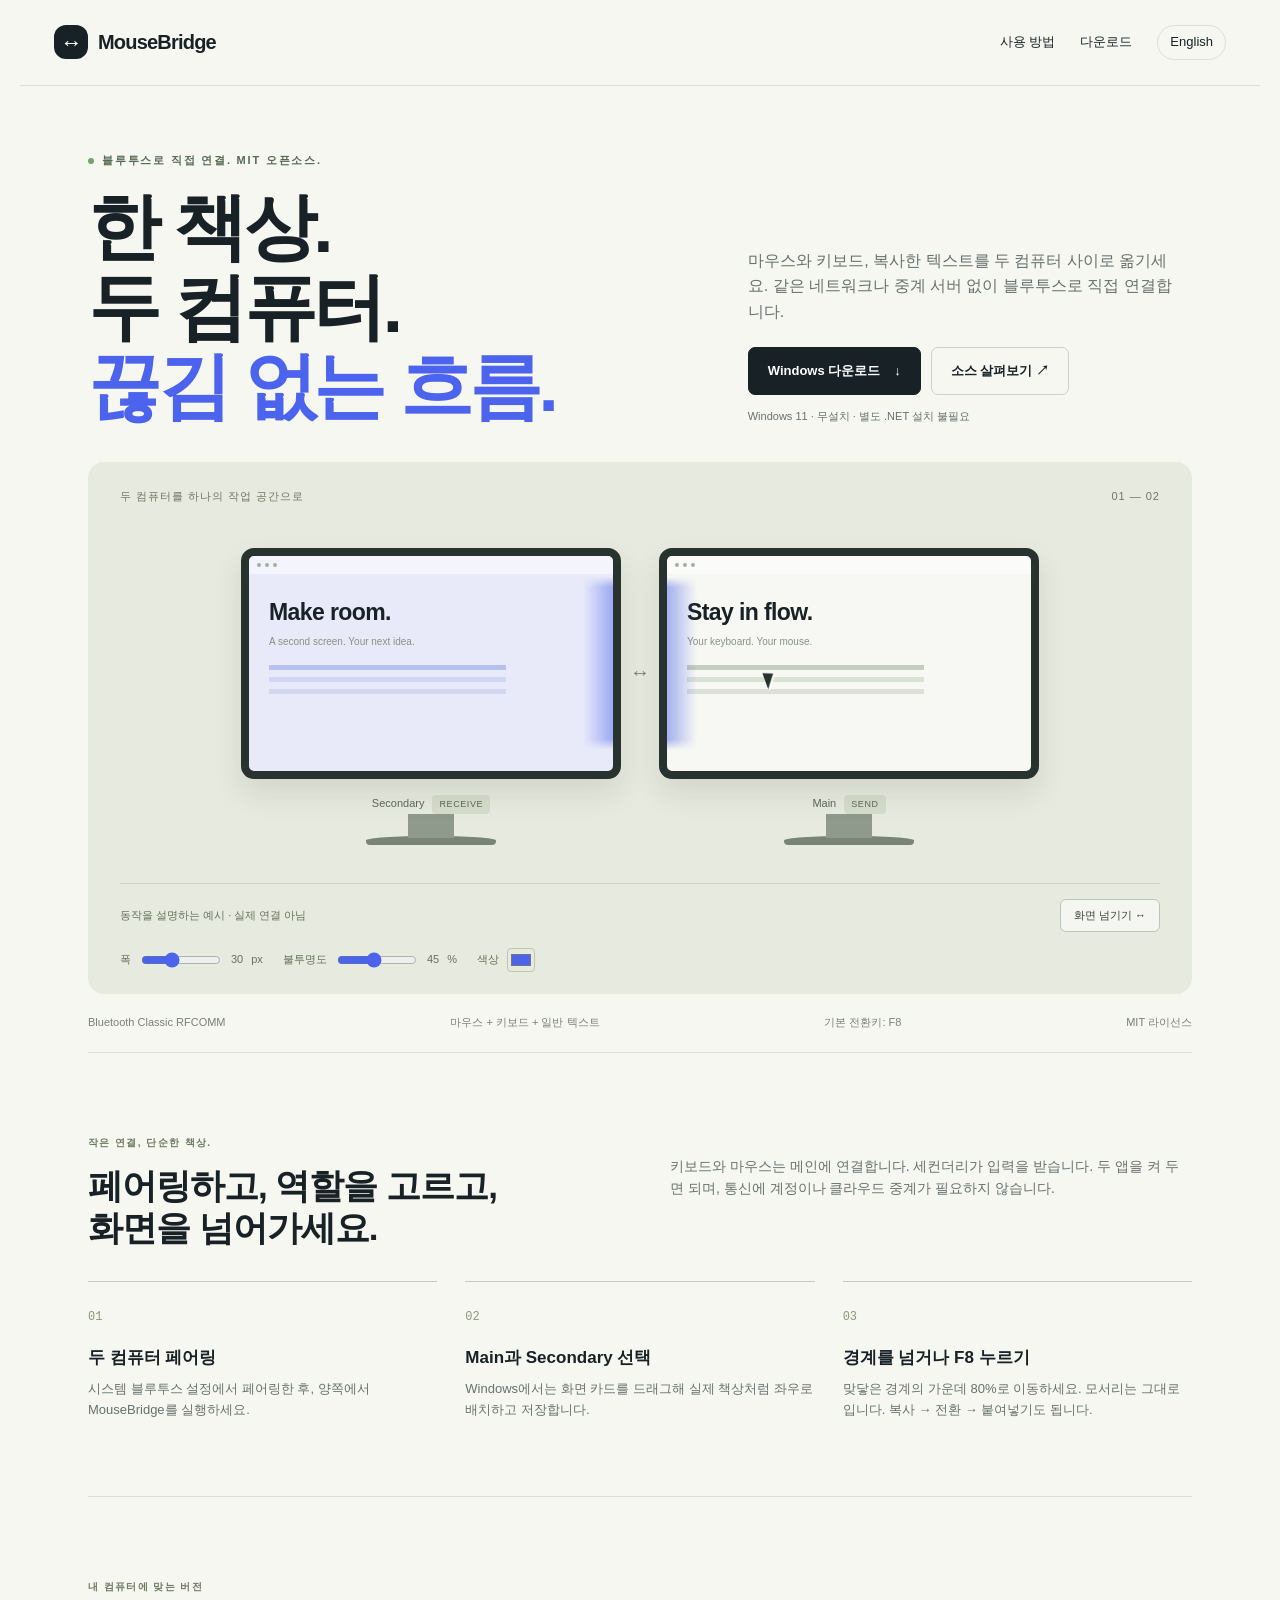
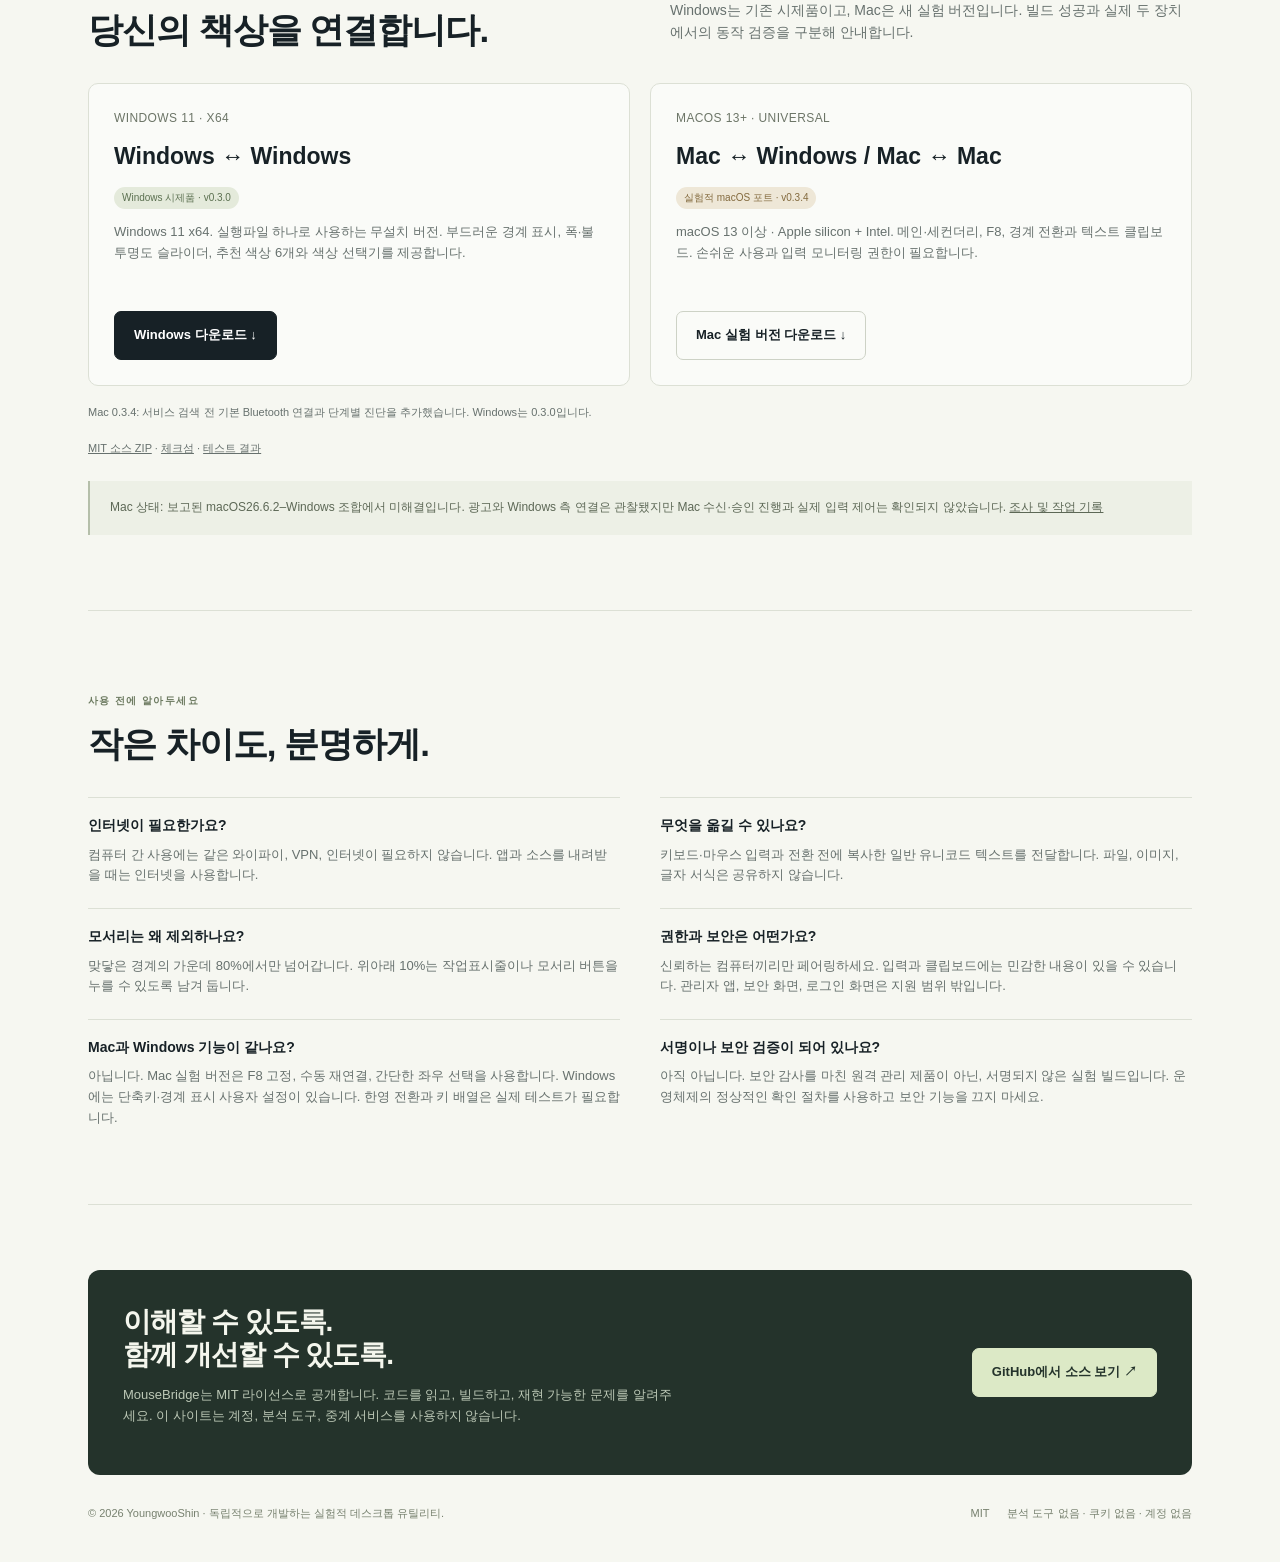
==== commit b9adf1dc: "Document unresolved Mac receive path, investigation findings and verification limits" ====
--- a/docs/ko/index.html
+++ b/docs/ko/index.html
@@ -4,6 +4,6 @@
 <div class="desk"><div class="desk-top"><span>두 컴퓨터를 하나의 작업 공간으로</span><span>01 — 02</span></div><div class="desk-scene"><div class="monitor secondary-screen"><div class="bezel"><div class="mini-top"><i></i><i></i><i></i></div><div class="mini-content"><b>Make room.</b><p>A second screen. Your next idea.</p><div class="mini-bars"></div></div><div class="edge"></div></div><div class="screen-label">Secondary <span>RECEIVE</span></div></div><span class="cross-arrow" aria-hidden="true">↔</span><div class="monitor"><div class="bezel"><div class="mini-top"><i></i><i></i><i></i></div><div class="mini-content"><b>Stay in flow.</b><p>Your keyboard. Your mouse.</p><div class="mini-bars"></div></div><div class="edge"></div></div><div class="screen-label">Main <span>SEND</span></div></div><span class="cursor" aria-hidden="true"></span></div><div class="desk-footer"><span>동작을 설명하는 예시 · 실제 연결 아님</span><button class="demo-button" id="demo-cross" aria-pressed="false">화면 넘기기 ↔</button></div><div class="tuning"><label>폭 <input id="demo-width" type="range" min="8" max="70" value="30"><output id="width-value">30</output>px</label><label>불투명도 <input id="demo-opacity" type="range" min="0" max="100" value="45"><output id="opacity-value">45</output>%</label><label>색상 <input id="demo-color" type="color" value="#4b63ed"></label></div></div>
 <div class="spec-line"><span>Bluetooth Classic RFCOMM</span><span>마우스 + 키보드 + 일반 텍스트</span><span>기본 전환키: F8</span><span>MIT 라이선스</span></div></div>
 <section id="how"><div class="section-head"><div><span class="kicker">작은 연결, 단순한 책상.</span><h2>페어링하고, 역할을 고르고,<br>화면을 넘어가세요.</h2></div><p>키보드와 마우스는 메인에 연결합니다. 세컨더리가 입력을 받습니다. 두 앱을 켜 두면 되며, 통신에 계정이나 클라우드 중계가 필요하지 않습니다.</p></div><div class="steps"><article class="step"><span class="num">01</span><h3>두 컴퓨터 페어링</h3><p>시스템 블루투스 설정에서 페어링한 후, 양쪽에서 MouseBridge를 실행하세요.</p></article><article class="step"><span class="num">02</span><h3>Main과 Secondary 선택</h3><p>Windows에서는 화면 카드를 드래그해 실제 책상처럼 좌우로 배치하고 저장합니다.</p></article><article class="step"><span class="num">03</span><h3>경계를 넘거나 F8 누르기</h3><p>맞닿은 경계의 가운데 80%로 이동하세요. 모서리는 그대로입니다. 복사 → 전환 → 붙여넣기도 됩니다.</p></article></div></section>
-<section id="downloads"><div class="section-head"><div><span class="kicker">내 컴퓨터에 맞는 버전</span><h2>당신의 책상을 연결합니다.</h2></div><p>Windows는 기존 시제품이고, Mac은 새 실험 버전입니다. 빌드 성공과 실제 두 장치에서의 동작 검증을 구분해 안내합니다.</p></div><div class="download-grid"><article class="download"><div class="os">WINDOWS 11 · X64</div><h3>Windows ↔ Windows</h3><span class="pill">Windows 시제품 · v0.3.0</span><p>Windows 11 x64. 실행파일 하나로 사용하는 무설치 버전. 부드러운 경계 표시, 폭·불투명도 슬라이더, 추천 색상 6개와 색상 선택기를 제공합니다.</p><a class="button" href="../downloads/MouseBridge-Portable-win-x64-v0.3.0.zip">Windows 다운로드 ↓</a></article><article class="download"><div class="os">MACOS 13+ · UNIVERSAL</div><h3>Mac ↔ Windows / Mac ↔ Mac</h3><span class="pill experimental">실험적 macOS 포트 · v0.3.4</span><p>macOS 13 이상 · Apple silicon + Intel. 메인·세컨더리, F8, 경계 전환과 텍스트 클립보드. 손쉬운 사용과 입력 모니터링 권한이 필요합니다.</p><a class="button secondary mac-download" href="../downloads/MouseBridge-macOS-universal-v0.3.4.zip">Mac 실험 버전 다운로드 ↓</a></article></div><p id="download-status" role="status" aria-live="polite" class="details"></p><p class="details">Mac 0.3.4: 서비스 검색 전 기본 Bluetooth 연결과 단계별 진단을 추가했습니다. Windows는 0.3.0입니다.</p><div class="details"><a href="../downloads/MouseBridge-source-v0.3.4.zip">MIT 소스 ZIP</a> · <a href="../downloads/SHA256SUMS.txt">체크섬</a> · <a href="../downloads/TEST-RESULTS.md">테스트 결과</a></div><div class="status-note">Mac0.3.4에서 수신 알림 처리·승인창 표시·승인 대기 중 메시지 보관을 보완했습니다. 실제 장치에서의 입력 제어는 재시험이 필요합니다.<br>macOS26.6.2와 Windows 조합에서 서비스 검색 실패가 보고되었습니다. Mac0.3.4에서 광고 형식과 연결 상태 처리를 수정했지만 실제 해결 여부는 아직 확인되지 않았습니다.<br>서명되지 않은 실험 버전입니다. 사용 전 소스와 테스트 결과를 확인하세요. Mac 블루투스·입력 호환성은 실제 장치에서 아직 검증하지 못했습니다.</div></section>
+<section id="downloads"><div class="section-head"><div><span class="kicker">내 컴퓨터에 맞는 버전</span><h2>당신의 책상을 연결합니다.</h2></div><p>Windows는 기존 시제품이고, Mac은 새 실험 버전입니다. 빌드 성공과 실제 두 장치에서의 동작 검증을 구분해 안내합니다.</p></div><div class="download-grid"><article class="download"><div class="os">WINDOWS 11 · X64</div><h3>Windows ↔ Windows</h3><span class="pill">Windows 시제품 · v0.3.0</span><p>Windows 11 x64. 실행파일 하나로 사용하는 무설치 버전. 부드러운 경계 표시, 폭·불투명도 슬라이더, 추천 색상 6개와 색상 선택기를 제공합니다.</p><a class="button" href="../downloads/MouseBridge-Portable-win-x64-v0.3.0.zip">Windows 다운로드 ↓</a></article><article class="download"><div class="os">MACOS 13+ · UNIVERSAL</div><h3>Mac ↔ Windows / Mac ↔ Mac</h3><span class="pill experimental">실험적 macOS 포트 · v0.3.4</span><p>macOS 13 이상 · Apple silicon + Intel. 메인·세컨더리, F8, 경계 전환과 텍스트 클립보드. 손쉬운 사용과 입력 모니터링 권한이 필요합니다.</p><a class="button secondary mac-download" href="../downloads/MouseBridge-macOS-universal-v0.3.4.zip">Mac 실험 버전 다운로드 ↓</a></article></div><p id="download-status" role="status" aria-live="polite" class="details"></p><p class="details">Mac 0.3.4: 서비스 검색 전 기본 Bluetooth 연결과 단계별 진단을 추가했습니다. Windows는 0.3.0입니다.</p><div class="details"><a href="../downloads/MouseBridge-source-v0.3.4.zip">MIT 소스 ZIP</a> · <a href="../downloads/SHA256SUMS.txt">체크섬</a> · <a href="../downloads/TEST-RESULTS.md">테스트 결과</a></div><div class="status-note">Mac 상태: 보고된 macOS26.6.2–Windows 조합에서 미해결입니다. 광고와 Windows 측 연결은 관찰됐지만 Mac 수신·승인 진행과 실제 입력 제어는 확인되지 않았습니다. <a href="https://github.com/YoungwooShin/mousebridge/blob/main/MACOS-INVESTIGATION.md" style="text-decoration:underline">조사 및 작업 기록</a></div></section>
 <section><div class="section-head"><div><span class="kicker">사용 전에 알아두세요</span><h2>작은 차이도, 분명하게.</h2></div></div><div class="faq"><article><h3>인터넷이 필요한가요?</h3><p>컴퓨터 간 사용에는 같은 와이파이, VPN, 인터넷이 필요하지 않습니다. 앱과 소스를 내려받을 때는 인터넷을 사용합니다.</p></article><article><h3>무엇을 옮길 수 있나요?</h3><p>키보드·마우스 입력과 전환 전에 복사한 일반 유니코드 텍스트를 전달합니다. 파일, 이미지, 글자 서식은 공유하지 않습니다.</p></article><article><h3>모서리는 왜 제외하나요?</h3><p>맞닿은 경계의 가운데 80%에서만 넘어갑니다. 위아래 10%는 작업표시줄이나 모서리 버튼을 누를 수 있도록 남겨 둡니다.</p></article><article><h3>권한과 보안은 어떤가요?</h3><p>신뢰하는 컴퓨터끼리만 페어링하세요. 입력과 클립보드에는 민감한 내용이 있을 수 있습니다. 관리자 앱, 보안 화면, 로그인 화면은 지원 범위 밖입니다.</p></article><article><h3>Mac과 Windows 기능이 같나요?</h3><p>아닙니다. Mac 실험 버전은 F8 고정, 수동 재연결, 간단한 좌우 선택을 사용합니다. Windows에는 단축키·경계 표시 사용자 설정이 있습니다. 한영 전환과 키 배열은 실제 테스트가 필요합니다.</p></article><article><h3>서명이나 보안 검증이 되어 있나요?</h3><p>아직 아닙니다. 보안 감사를 마친 원격 관리 제품이 아닌, 서명되지 않은 실험 빌드입니다. 운영체제의 정상적인 확인 절차를 사용하고 보안 기능을 끄지 마세요.</p></article></div></section>
 <div class="open-source" id="opensource"><div><h2>이해할 수 있도록.<br>함께 개선할 수 있도록.</h2><p>MouseBridge는 MIT 라이선스로 공개합니다. 코드를 읽고, 빌드하고, 재현 가능한 문제를 알려주세요. 이 사이트는 계정, 분석 도구, 중계 서비스를 사용하지 않습니다.</p></div><a class="button github-link" href="https://github.com/YoungwooShin/mousebridge">GitHub에서 소스 보기 ↗</a></div></main><footer><span>© 2026 YoungwooShin · 독립적으로 개발하는 실험적 데스크톱 유틸리티.</span><div class="footlinks"><a href="../LICENSE.txt">MIT</a><span>분석 도구 없음 · 쿠키 없음 · 계정 없음</span></div></footer><script src="../app.js" defer></script></body></html>
